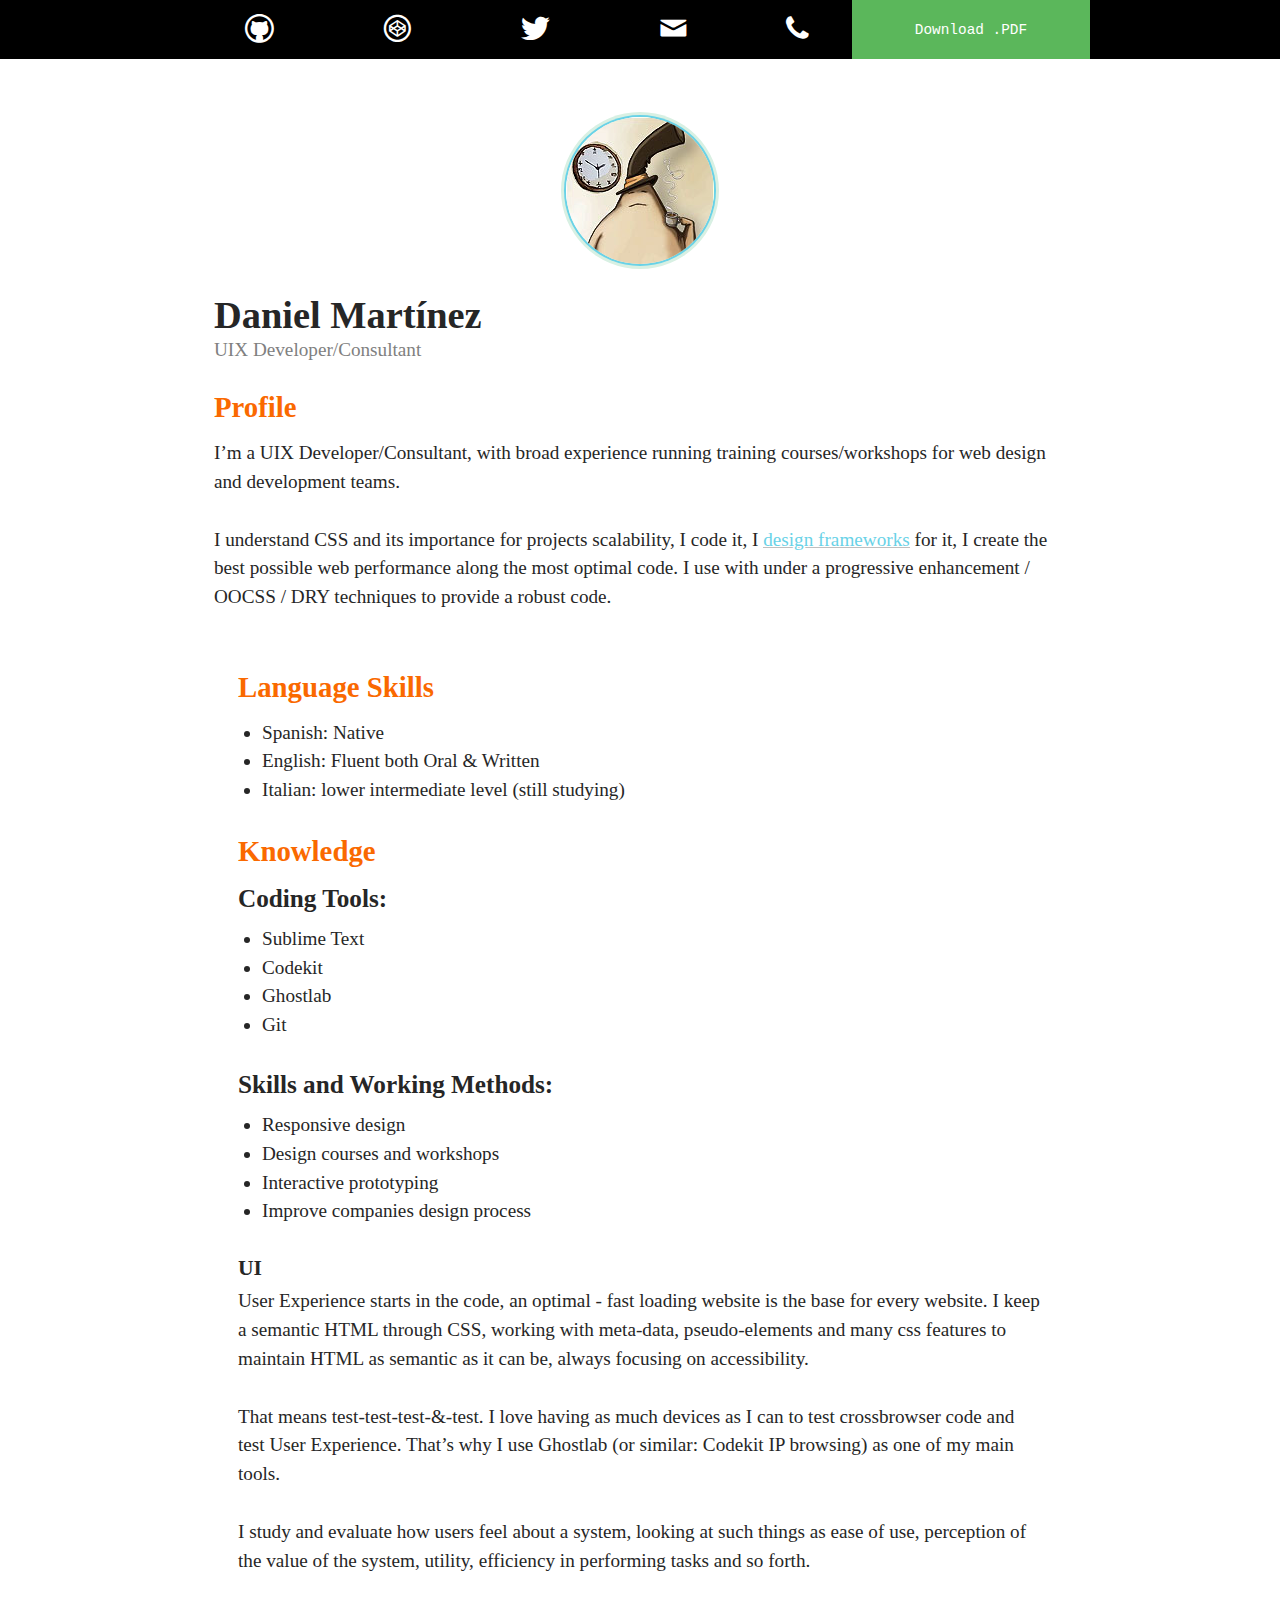
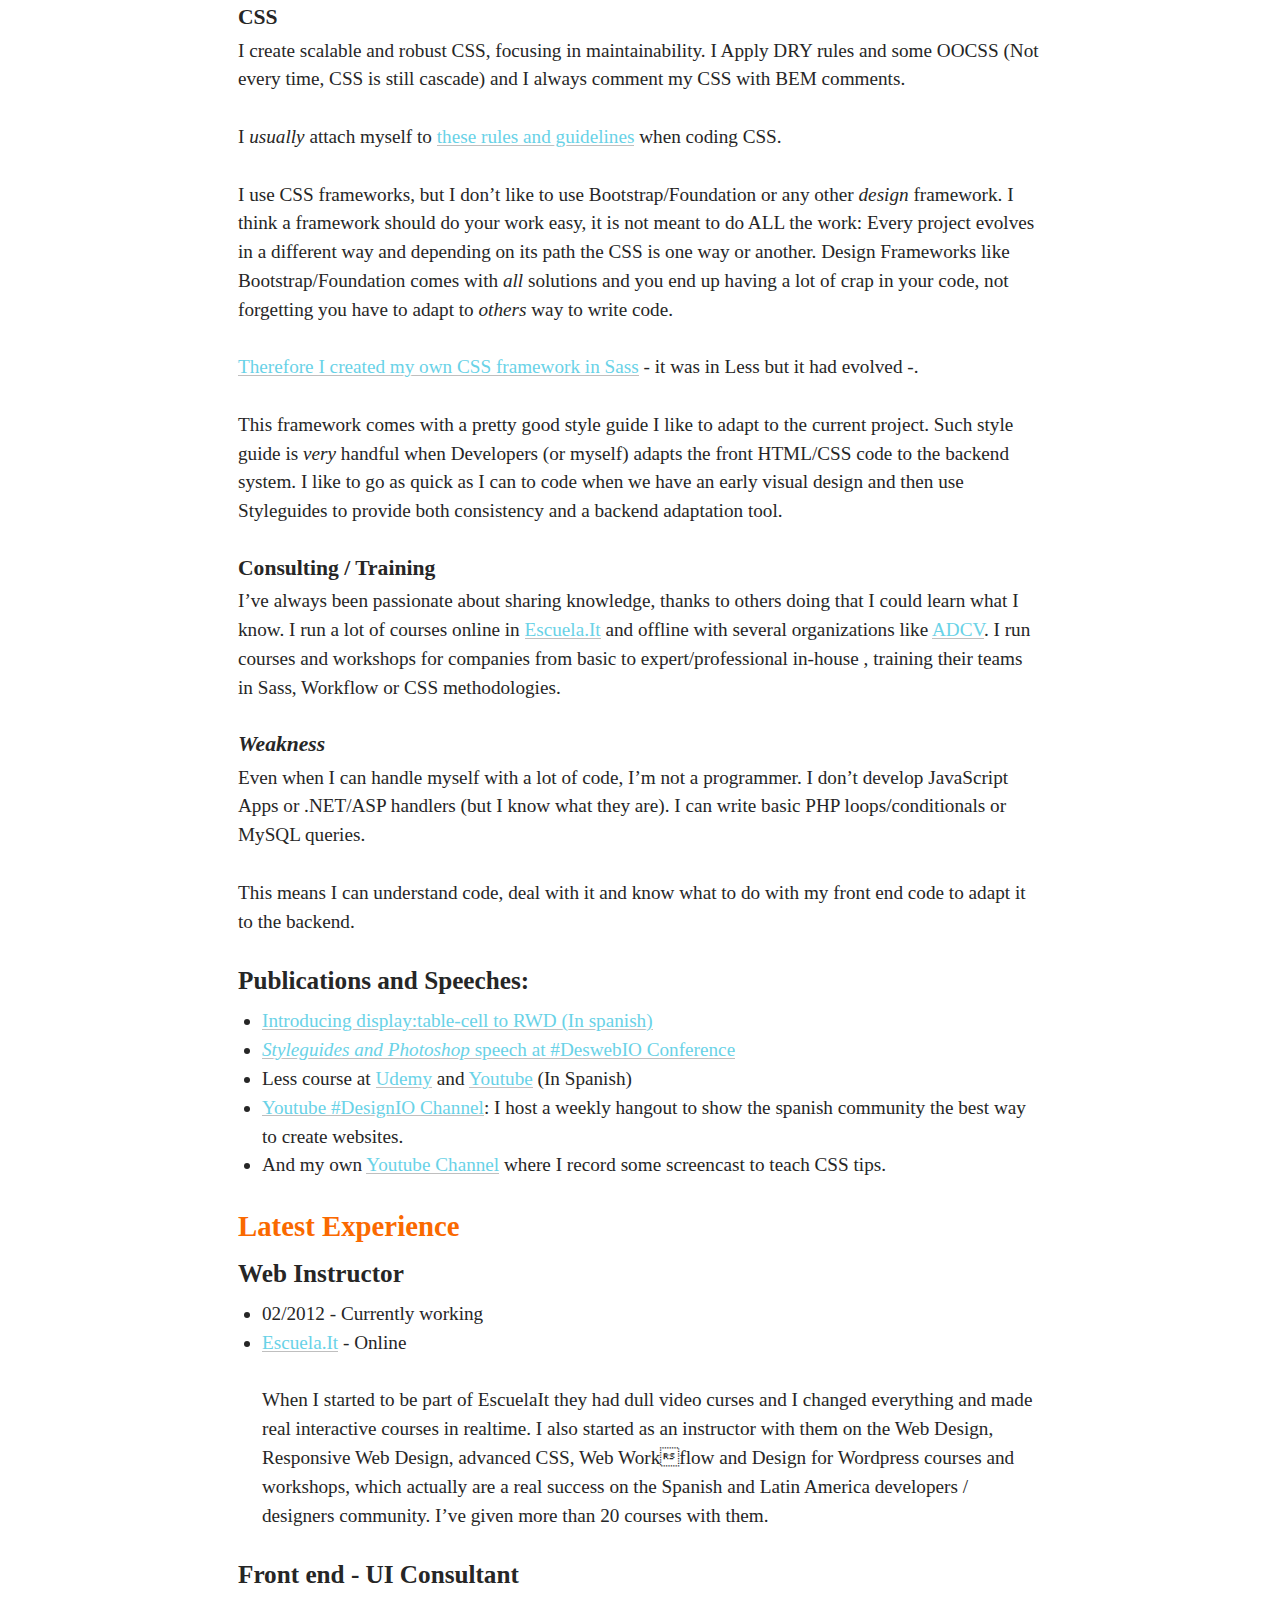
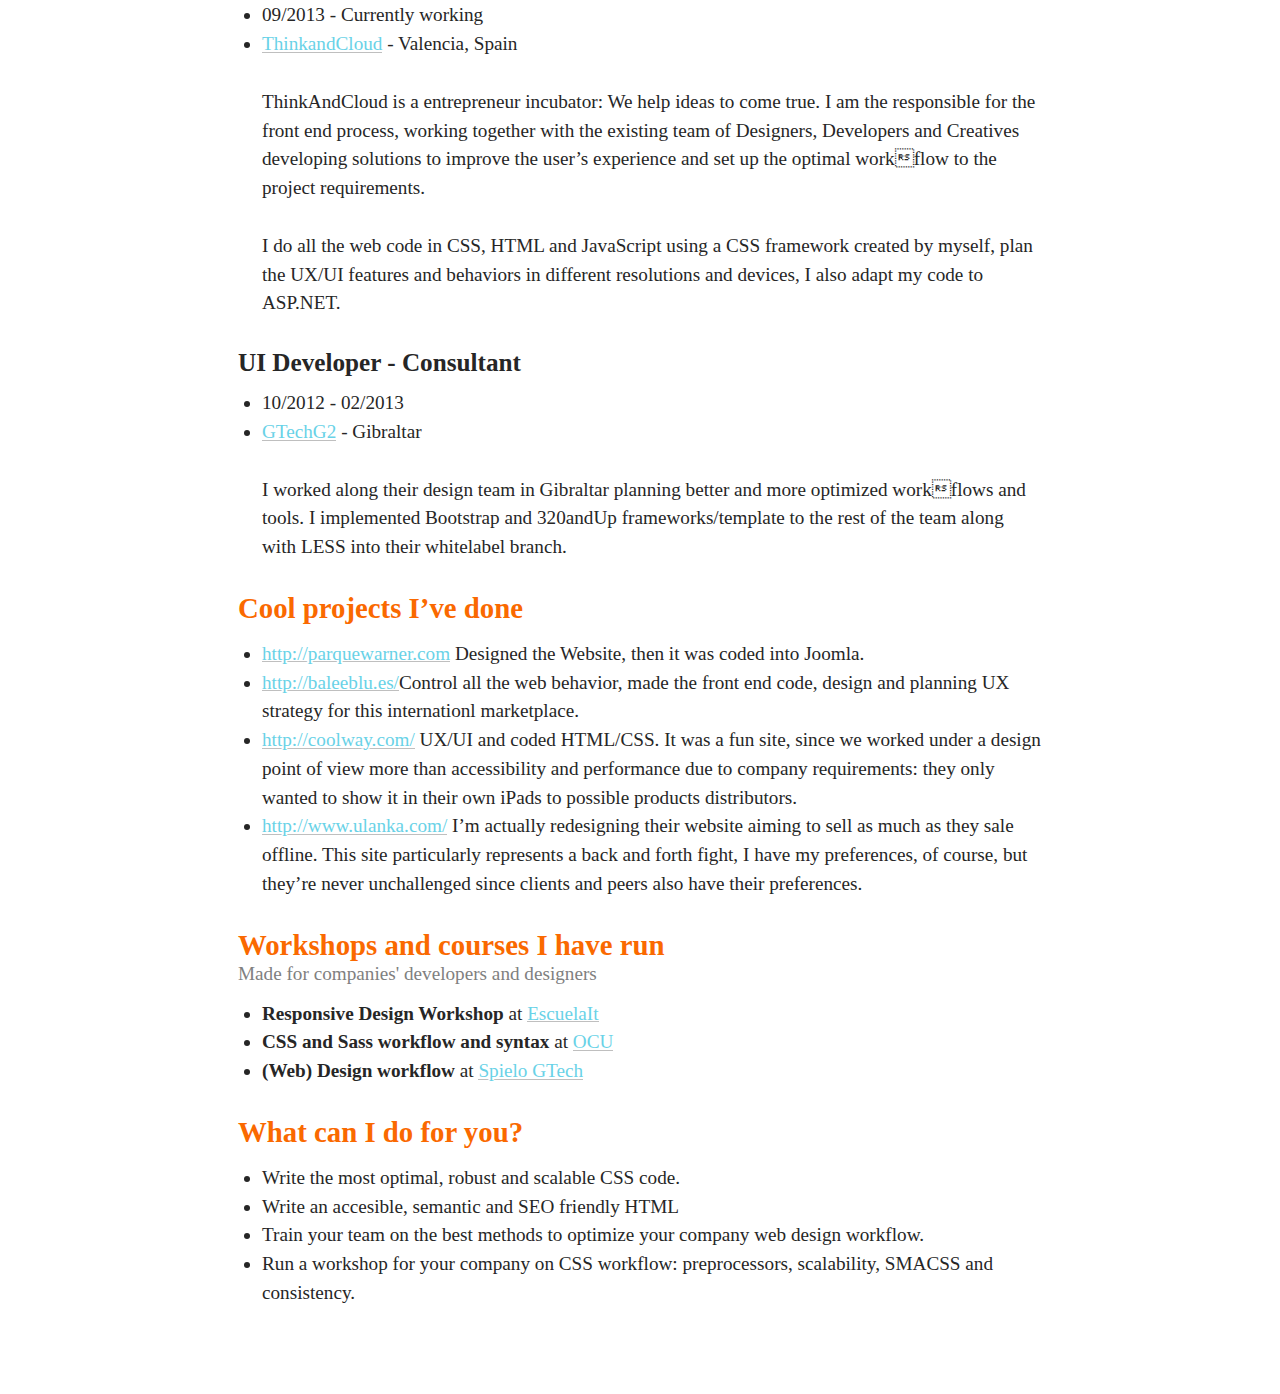
==== index.html @ b4af7fa2 "no message" ====
<!doctype html>
<!-- HTML5 Boilerplate -->
<!--[if lt IE 7]><html class="no-js lt-ie9 lt-ie8 lt-ie7" lang="en"> <![endif]-->
<!--[if (IE 7)&!(IEMobile)]><html class="no-js lt-ie9 lt-ie8" lang="en"><![endif]-->
<!--[if (IE 8)&!(IEMobile)]><html class="no-js lt-ie9" lang="en"><![endif]-->
<!--[if gt IE 8]><!--> <html class="no-js" lang="en"><!--<![endif]-->

<head>
<meta charset="utf-8">

<META NAME="description" CONTENT="CSS Consultant, UI/UX Designer and Frontend Developer">
<META NAME="keywords" CONTENT="ui designer, ux consultant, css consultant, frontend, css, web performance, web optimization">
<META NAME="robot" CONTENT="index,follow">
<META NAME="author" CONTENT="Daniel Martínez, @Wakkos">
<META NAME="revisit-after" CONTENT="10">
<!-- MetaTags - Online Meta Tag http://www.onlinemetatag.com -->
<!-- Create your meta tag and increase your website position on search engines! -->

<title>Daniel Martínez: UX/UI Consultant</title>
<link type="text/plain" rel="author" href="humans.txt" />

<!-- http://bit.ly/18VB51x -->
<meta name="HandheldFriendly" content="True">
<meta name="MobileOptimized" content="320">

<!-- CSS Para todos los navegadores -->
<link rel="stylesheet" href="css/style.css">


<!-- Iconos -->

<!-- 16x16 -->
<link rel="shortcut icon" href="/favicon.ico">
<!-- 32x32 -->
<link rel="shortcut icon" href="/favicon.png">
<!-- 57x57 (precomposed) for iPhone 3GS, pre-2011 iPod Touch and older Android devices -->
<link rel="apple-touch-icon-precomposed" href="img/apple-touch-icon-precomposed.png">
<!-- 72x72 (precomposed) for 1st generation iPad, iPad 2 and iPad mini -->
<link rel="apple-touch-icon-precomposed" sizes="72x72" href="img/apple-touch-icon-72x72-precomposed.png">
<!-- 114x114 (precomposed) for iPhone 4, 4S, 5 and post-2011 iPod Touch -->
<link rel="apple-touch-icon-precomposed" sizes="114x114" href="img/apple-touch-icon-114x114-precomposed.png">
<!-- 144x144 (precomposed) for iPad 3rd and 4th generation -->
<link rel="apple-touch-icon-precomposed" sizes="144x144" href="img/apple-touch-icon-144x144-precomposed.png">

<!--iOS -->
<meta name="viewport" content="width=device-width, initial-scale=1.0">

<!-- Windows 8 / RT http://bit.ly/HHkt7m -->
<meta name="msapplication-TileImage" content="img/apple-touch-icon-144x144-precomposed.png">
<meta name="msapplication-TileColor" content="#000">
<meta http-equiv="cleartype" content="on">


</head>

<body>

<input type="checkbox" class="toggle-nav" id="toggle-nav">
<aside class="nav-main" role="navigation">
<label for="toggle-nav" class="switch"></label>
	<ul class="nav__list">
		<li class="nav__item">
			<a href="https://github.com/Wakkos" target="_Blank" alt="Wakkos on Github" title="Wakkos on Github">
				<span class="icon-github" aria-hidden="true"></span> 
				<span class="icontext">/Wakkos</span>
			</a>
		</li>
		
		<li class="nav__item">
			<a href="http://codepen.io/Wakkos" alt="Wakkos on Codepen" title="Wakkos on Codepen">
				<span class="icon-codepen" aria-hidden="true"></span> 
				<span class="icontext">/Wakkos</span>
			</a>
		</li>

		<li class="nav__item">
			<a href="https://twitter.com/Wakkos" alt="Wakkos on Twitter" title="Wakkos on Twitter">
				<span class="icon-twitter" aria-hidden="true"></span> 
				<span class="icontext">@Wakkos</span>
			</a>
		</li>

		<li class="nav__item">
			<a href="tel:+34677251613" alt="Email Wakkos" title="Email Wakkos">
				<span class="icon-email" aria-hidden="true"></span> 
				<span class="icontext">Wakkos@gmail.com</span>
			</a>
		</li>

		<li class="nav__item">
			<a href="tel:+34677251613" alt="Phone Wakkos NOW" title="Phone Wakkos NOW">
				<span class="icon-phone" aria-hidden="true"></span> 
				<span class="icontext">+34 677251613</span>
			</a>
		</li>
		<li class="nav__item download">
			<a href="Daniel-Martinez__CV.pdf" target="_blank" alt="Download Wakkos curriculum vitae" title="Download Wakkos curriculum vitae">
				Download .PDF
			</a>
		</li>
	</ul>
</aside>

<main>
<header role="banner">
	<a href="https://plus.google.com/105124035852901319352?rel=author"><img src="img/me-huge.jpg" class="wakkos" alt="A Wakkos beautiful picture"></a>
	<h1>Daniel Martínez <small>UIX Developer/Consultant</small></h1>
</header>

<section>
	<h2>Profile</h2>

	<p>I’m a UIX Developer/Consultant, with broad experience running training courses/workshops for web design and development teams.</p>

	<p>I understand CSS and its importance for projects scalability, I code it, I <a href="https://github.com/Wakkos/Wakkos-CSS-Framework">design frameworks</a> for it, I create the best possible web performance along the most optimal code. I use with under a progressive enhancement / OOCSS / DRY techniques to provide a robust code.</p>
</section>

	<main>
	<section>
		<h2>Language Skills</h2>

		<ul>
		<li>Spanish: Native</li>
		<li>English: Fluent both Oral &amp; Written</li>
		<li>Italian: lower intermediate level (still studying)</li>
		</ul>

		<h2>Knowledge</h2>

		<h3>Coding Tools:</h3>

		<ul>
		<li>Sublime Text</li>
		<li>Codekit</li>
		<li>Ghostlab</li>
		<li>Git</li>
		</ul>

		<h3>Skills and Working Methods:</h3>

		<ul>
		<li>Responsive design</li>
		<li>Design courses and workshops</li>
		<li>Interactive prototyping</li>
		<li>Improve companies design process</li>
		</ul>

		<h4>UI</h4>

		<p>User Experience starts in the code, an optimal - fast loading website is the base for every website. I keep a semantic HTML through CSS, working with meta-data, pseudo-elements and many css features to maintain HTML as semantic as it can be, always focusing on accessibility.</p>

		<p>That means test-test-test-&amp;-test. I love having as much devices as I can to test crossbrowser code and test User Experience. That’s why I use Ghostlab (or similar: Codekit IP browsing) as one of my main tools.</p>

		<p>I study and evaluate how users feel about a system, looking at such things as ease of use, perception of the value of the system, utility, efficiency in performing tasks and so forth.</p>

		<h4>CSS</h4>

		<p>I create scalable and robust CSS, focusing in maintainability. I Apply DRY rules and some OOCSS (Not every time, CSS is still cascade) and I always comment my CSS with BEM comments. </p>

		<p>I <em>usually</em> attach myself to <a href="https://github.com/Wakkos/CSS-Guidelines">these rules and guidelines</a> when coding CSS.</p>

		<p>I use CSS frameworks, but I don’t like to use Bootstrap/Foundation or any other <em>design</em> framework. I think a framework should do your work easy, it is not meant to do ALL the work: Every project evolves in a different way and depending on its path the CSS is one way or another. Design Frameworks like Bootstrap/Foundation comes with <em>all</em> solutions and you end up having a lot of crap in your code, not forgetting you have to adapt to <em>others</em> way to write code.</p>

		<p><a href="https://github.com/Wakkos/Wakkos-CSS-Framework">Therefore I created my own CSS framework in Sass</a> - it was in Less but it had evolved -.</p>

		<p>This framework comes with a pretty good style guide I like to adapt to the current project. Such style guide is <em>very</em> handful when Developers (or myself) adapts the front HTML/CSS code to the backend system. I like to go as quick as I can to code when we have an early visual design and then use Styleguides to provide both consistency and a backend adaptation tool.</p>

		<h4>Consulting / Training</h4>

		<p>I’ve always been passionate about sharing knowledge, thanks to others doing that I could learn what I know. I run a lot of courses online in <a href="http://escuela.it">Escuela.It</a> and offline with several organizations like <a href="http://adcv.com/">ADCV</a>. I run courses and workshops for companies from basic to expert/professional in-house , training their teams in Sass, Workflow or CSS methodologies. </p>

		<h4><em>Weakness</em></h4>

		<p>Even when I can handle myself with a lot of code, I’m not a programmer. I don’t develop JavaScript Apps or .NET/ASP handlers (but I know what they are). I can write basic PHP loops/conditionals or MySQL queries.</p>

		<p>This means I can understand code, deal with it and know what to do with my front end code to adapt it to the backend.</p>
	</section>
	<section>
	<h3>Publications and Speeches:</h3>

		<ul>
		<li><a href="http://coolvillage.es/displaytable-cell-y-su-oportunidad-en-el-responsive-design/">Introducing display:table-cell to RWD (In spanish)</a></li>
		<li><a href="https://www.youtube.com/watch?v=BFugny_mC4c&amp;list=PLwzKFCxxOMjP_v6xa3KQMHY0RXsVNTQWK"><em>Styleguides and Photoshop</em> speech at #DeswebIO Conference</a></li>
		<li>Less course at <a href="https://www.udemy.com/less-de-cero-a-experto/#/">Udemy</a> and <a href="https://www.youtube.com/playlist?list=PLwzKFCxxOMjPUOJitRL31rD1Zsd030sYX">Youtube</a> (In Spanish)</li>
		<li><a href="https://www.youtube.com/playlist?list=PLIcuwIrm4rKf_JLA0v2GlAeRL4q0QN2BJ">Youtube #DesignIO Channel</a>: I host a weekly hangout to show the spanish community the best way to create websites.</li>
		<li>And my own <a href="https://www.youtube.com/user/WakkosWebcasts/">Youtube Channel</a> where I record some screencast to teach CSS tips.</li>
		</ul>

	</section>

	<section>
		<h2>Latest Experience</h2>

		<h3>Web Instructor</h3>

		<ul>
		<li>02/2012 - Currently working</li>
		<li><p><a href="http://escuela.it/">Escuela.It</a> - Online</p>
		When I started to be part of EscuelaIt they had dull video curses and I changed everything and made real interactive courses in realtime. I also started as an instructor with them on the Web Design, Responsive Web Design, advanced CSS, Web Workflow and Design for Wordpress courses and workshops, which actually are a real success on the Spanish and Latin America developers / designers community. I’ve given more than 20 courses with them.</li>
		</ul>

		<h3>Front end - UI Consultant</h3>

		<ul>
		<li>09/2013 - Currently working</li>
		<li><p><a href="http://www.thinkandcloud.com/">ThinkandCloud</a> - Valencia, Spain</p>

		<p>ThinkAndCloud is a entrepreneur incubator: We help ideas to come true. I am the responsible for the front end process, working together with the existing team of Designers, Developers and Creatives developing solutions to improve the user’s experience and set up the optimal workflow to the project requirements. </p>
		I do all the web code in CSS, HTML and JavaScript using a CSS framework created by myself, plan the UX/UI features and behaviors in different resolutions and devices, I also adapt my code to ASP.NET.</li>
		</ul>

		<h3>UI Developer - Consultant</h3>

		<ul>
		<li>10/2012 - 02/2013</li>
		<li><p><a href="http://www.gtech-interactive.com/home.aspx">GTechG2</a> - Gibraltar</p>
		 I worked along their design team in Gibraltar planning better and more optimized workflows and tools. I implemented Bootstrap and 320andUp frameworks/template to the rest of the team along with LESS into their whitelabel branch.</li>
		</ul>
	</section>
	<section>
		<h2>Cool projects I’ve done</h2>

		<ul>
		<li><a href="http://parquewarner.com">http://parquewarner.com</a> Designed the Website, then it was coded into Joomla.</li>
		<li><a href="http://baleeblu.es/">http://baleeblu.es/</a>Control all the web behavior, made the front end code, design and planning UX strategy for this internationl marketplace.</li>
		<li><a href="http://coolway.com/">http://coolway.com/</a> UX/UI and coded HTML/CSS. It was a fun site, since we worked under a design point of view more than accessibility and performance due to company requirements: they only wanted to show it in their own iPads to possible products distributors.</li>
		<li><a href="http://www.ulanka.com/">http://www.ulanka.com/</a> I’m actually redesigning their website aiming to sell as much as they sale offline. This site particularly represents a back and forth fight, I have my preferences, of course, but they’re never unchallenged since clients and peers also have their preferences.</li>
		</ul>

	</section>
	<section>
		<h2>Workshops and courses I have run <small>Made for companies' developers and designers</small></h2>
		<ul>
			<li><strong>Responsive Design Workshop</strong> at <a href="http://escuela.it/cursos/taller-maquetacion-responsive/" target="_blank">EscuelaIt</a></li>
			<li><strong>CSS and Sass workflow and syntax</strong> at <a href="http://www.ocu.org/">OCU</a></li>
			<li><strong>(Web) Design workflow</strong> at <a href="http://www.gtech-interactive.com/home.aspx">Spielo GTech</a></li>
		</ul>
	</section>
	<section>
	<h2>What can I do for you?</h2>

	<ul>
	<li>Write the most optimal, robust and scalable CSS code.</li>
	<li>Write an accesible, semantic and SEO friendly HTML</li>
	<li>Train your team on the best methods to optimize your company web design workflow.</li>
	<li>Run a workshop for your company on CSS workflow: preprocessors, scalability, SMACSS and consistency.</li>
	</ul>
	</section>
</main>
<script>
  (function(i,s,o,g,r,a,m){i['GoogleAnalyticsObject']=r;i[r]=i[r]||function(){
  (i[r].q=i[r].q||[]).push(arguments)},i[r].l=1*new Date();a=s.createElement(o),
  m=s.getElementsByTagName(o)[0];a.async=1;a.src=g;m.parentNode.insertBefore(a,m)
  })(window,document,'script','//www.google-analytics.com/analytics.js','ga');

  ga('create', 'UA-51439946-1', 'wakkos.github.io');
  ga('send', 'pageview');

</script>
</body>
</html>
---- css/style.css ----
@charset "UTF-8";a{background-image:-webkit-gradient(linear, left top, left bottom, from(transparent), to(#bfbfbf));background-image:-webkit-linear-gradient(top, transparent 50%, #bfbfbf 50%);background-image:linear-gradient(to bottom, transparent 50%, #bfbfbf 50%);background-repeat:repeat-x;-webkit-background-size:2px 2px;background-size:2px 2px;background-position:0 93%;text-shadow:1px 0 white,2px 0 white,-1px 0 white,-2px 0 white}.visuallyhidden.focusable:active,.visuallyhidden.focusable:focus{position:static;clip:auto;height:auto;width:auto;margin:0;overflow:visible}html,body,body,div,span,object,iframe,h1,h2,h3,h4,h5,h6,p,blockquote,pre,abbr,address,cite,code,del,dfn,em,img,ins,kbd,q,samp,small,strong,sub,sup,var,b,i,dl,dt,dd,ol,ul,li,fieldset,form,label,legend,table,caption,tbody,tfoot,thead,tr,th,td,article,aside,figure,footer,header,hgroup,menu,nav,section,time,mark,audio,video{margin:0;padding:0;border:0;outline:0;font-size:100%;vertical-align:baseline;background:transparent}article,aside,figure,footer,header,hgroup,nav,section{display:block}*,*:before,*:after{-webkit-box-sizing:border-box;-moz-box-sizing:border-box;-ms-box-sizing:border-box;-o-box-sizing:border-box;box-sizing:border-box}@font-face{font-family:'wakkos';src:url("../fonts/wakkos.eot?4ani1o");src:url("../fonts/wakkos.eot?#iefix4ani1o") format("embedded-opentype"),url("../fonts/wakkos.woff?4ani1o") format("woff"),url("../fonts/wakkos.ttf?4ani1o") format("truetype"),url("../fonts/wakkos.svg?4ani1o#wakkos") format("svg");font-weight:normal;font-style:normal}[class^="icon-"],[class*=" icon-"]{font-family:"Courier New",monospace;speak:none;font-style:normal;font-weight:normal;font-variant:normal;text-transform:none;-webkit-font-smoothing:antialiased;-moz-osx-font-smoothing:grayscale}@media (min-width: 48em){[class^="icon-"],[class*=" icon-"]{font-family:'wakkos';font-size:2em;line-height:2}}
.icon-phone:before{content:"Tel.: "}@media (min-width: 48em){.icon-phone:before{content:"\e601"}}
.icon-email:before{content:"Email: "}@media (min-width: 48em){.icon-email:before{content:"\e602"}}
.icon-codepen:before{content:"Codepen: "}@media (min-width: 48em){.icon-codepen:before{content:"\e600"}}
.icon-twitter:before{content:"Twitter:"}@media (min-width: 48em){.icon-twitter:before{content:"\e604"}}
.icon-github:before{content:"Github"}@media (min-width: 48em){.icon-github:before{content:"\e609"}}
a{text-decoration:none;color:#69d2e7}a:visited{color:#69d2e7}a:hover{text-decoration:none;color:#3dc5e0}a:focus{outline:thin dotted;color:#3dc5e0}a:hover,a:active{outline:0}img{max-width:100%;border-width:0;vertical-align:middle;-ms-interpolation-mode:bicubic}h1,h2,h3,h4,h5,h6{margin:0;font-family:times,"Times New Roman","times-roman",georgia,serif;font-weight:bold;color:inherit;text-rendering:optimizelegibility}h1.altheader,h2.altheader,h3.altheader,h4.altheader,h5.altheader,h6.altheader{color:gray;text-transform:uppercase}h1 small,h2 small,h3 small{font-weight:normal;display:block;color:gray;font-size:16px;font-size:1rem}h1,.h1{margin-bottom:0.75em;font-size:32px;font-size:2rem;line-height:1.2}h2,.h2{margin-bottom:0.5em;font-size:24px;font-size:1.5rem;line-height:1.2;color:#fa6900}h3,.h3{margin-bottom:0.375em;font-size:21px;font-size:1.3125rem;line-height:1.3}h4,.h4{margin-bottom:0.25em;font-size:18px;font-size:1.125rem;line-height:1.25}h5,.h5{font-size:16px;font-size:1rem;margin-bottom:0.25em}h6,.h6{margin-bottom:0.25em;font-size:14px;font-size:0.875rem}p,ol,ul,dl,address{margin-bottom:1.5em;line-height:1.5em}.intro{font-weight:bold}small{font-size:12px;font-size:0.75rem;color:gray}ul,ol{margin:0 0 1.5em 0;padding:0 0 0 24px}li ul,li ol{margin:0}blockquote{margin:0 0 1.5em 0;padding-left:24px;border-left:2px solid #fffcfa;font-family:Georgia,Times,"Times New Roman";font-style:normal}blockquote p{font-size:18px;font-size:1.125rem;color:gray;font-style:italic}q{quotes:none;font-style:italic}blockquote p::before,blockquote p::after,q:before,q:after{content:""}cite{font-style:normal}dl,dd{margin-bottom:1.5em}dt{font-weight:bold}.dl-horizontal dt{float:left;clear:left;width:20.25%;text-align:right}.dl-horizontal dd{margin-left:22.78%}abbr[title]{border-bottom:1px dotted #fffcfa;cursor:help}b,strong{font-weight:bold}dfn{font-style:italic}ins{background-color:#fff;color:#262626;text-decoration:none}mark{background-color:yellow;color:#262626}pre,code,kbd,samp{font-family:"Courier New",monospace;font-size:14px;font-size:0.875rem;line-height:1.5em}pre{white-space:pre;white-space:pre-wrap;word-wrap:break-word}sub,sup{position:relative;font-size:12px;font-size:0.75rem;line-height:0;vertical-align:1.5em}sup{top:-.5em}sub{bottom:-.25em}.toggle-nav{display:none}.switch:after{content:"☰";font-size:16px;width:1em;line-height:1;text-align:center;color:#fff;position:absolute;top:50%;left:50%;margin-top:-8px;margin-left:-8px}@media (min-width: 48em){.switch:after{content:normal;content:none}}@media (min-width: 48em){.switch{display:none}}
.nav-main{position:absolute;top:0.375em;right:6px;z-index:100;width:44px;height:52.8px;color:#fff;background-color:#000;overflow:hidden;border-radius:0;cursor:pointer}@media (min-width: 48em){.nav-main{position:static;width:auto;height:auto;display:table;width:100%;vertical-align:top;min-width:275px;margin-bottom:1.5em;background-color:#000}}
.toggle-nav:checked+.nav-main{overflow:visible}.toggle-nav:checked+.switch:after{content:"✕"}@media (min-width: 48em){.toggle-nav:checked+.switch:after{content:normal;content:none}}
.nav__list{list-style:none;margin:0;padding:0;padding-top:52.8px;position:absolute;top:0;right:0;background-color:#000;width:290px;border-radius:2px;z-index:-1}@media (min-width: 48em){.nav__list{padding-top:0;position:static;margin-left:auto;margin-right:auto;max-width:900px;width:100%;display:table;text-align:right;z-index:100;border-radius:0}}
.nav__item{background-color:#000}@media (min-width: 48em){.nav__item{display:table-cell;text-align:center;margin-left:24px;vertical-align:middle}}.nav__item a,.nav__item a:visited{font-family:"Courier New",monospace;font-size:12px;font-size:0.75rem;color:#fff;display:block;padding-left:14px;line-height:44px;text-shadow:none;background:none}.nav__item a:hover,.nav__item a:visited:hover,.nav__item a:visited:hover,.nav__item a:visited:visited:hover{text-decoration:none}@media (min-width: 48em){.nav__item a,.nav__item a:visited{padding-left:0}}.nav__item.active,.nav__item:hover{border-right:10px solid #69d2e7;background-color:#262626}@media (min-width: 48em){.nav__item:hover{border-right:none;background-color:transparent}}@media (min-width: 48em){.nav__item .icontext{display:none}}
.download{background-color:#5bb75b}@media (min-width: 48em){.download{padding:0 24px;line-height:2;max-width:50px;text-align:center}}.download:hover{background-color:#449b44}@-webkit-viewport{width:device-width}@-moz-viewport{width:device-width}@-ms-viewport{width:device-width}@-o-viewport{width:device-width}@viewport{width:device-width}html{background:#fff;font-size:120%;-webkit-overflow-scrolling:touch;-webkit-tap-highlight-color:#fff;-webkit-text-size-adjust:100%;-ms-text-size-adjust:100%}body{margin:0;padding:0;background-color:transparent;font-family:Georgia,"Times New Roman",Times,serif;font-size:16px;font-size:1rem;line-height:1.5em;color:#262626}main{padding:1.5em 24px;margin-left:auto;margin-right:auto;max-width:900px;width:100%}.wakkos{display:block;border-radius:100%;margin:0 auto 1.5em;box-shadow:0 0 0 2px #69d2e7,0 0 0 5px #d8f0e3}.experience{-webkit-column-count:2;-moz-column-count:2;-ms-column-count:2;-o-column-count:2;column-count:2}
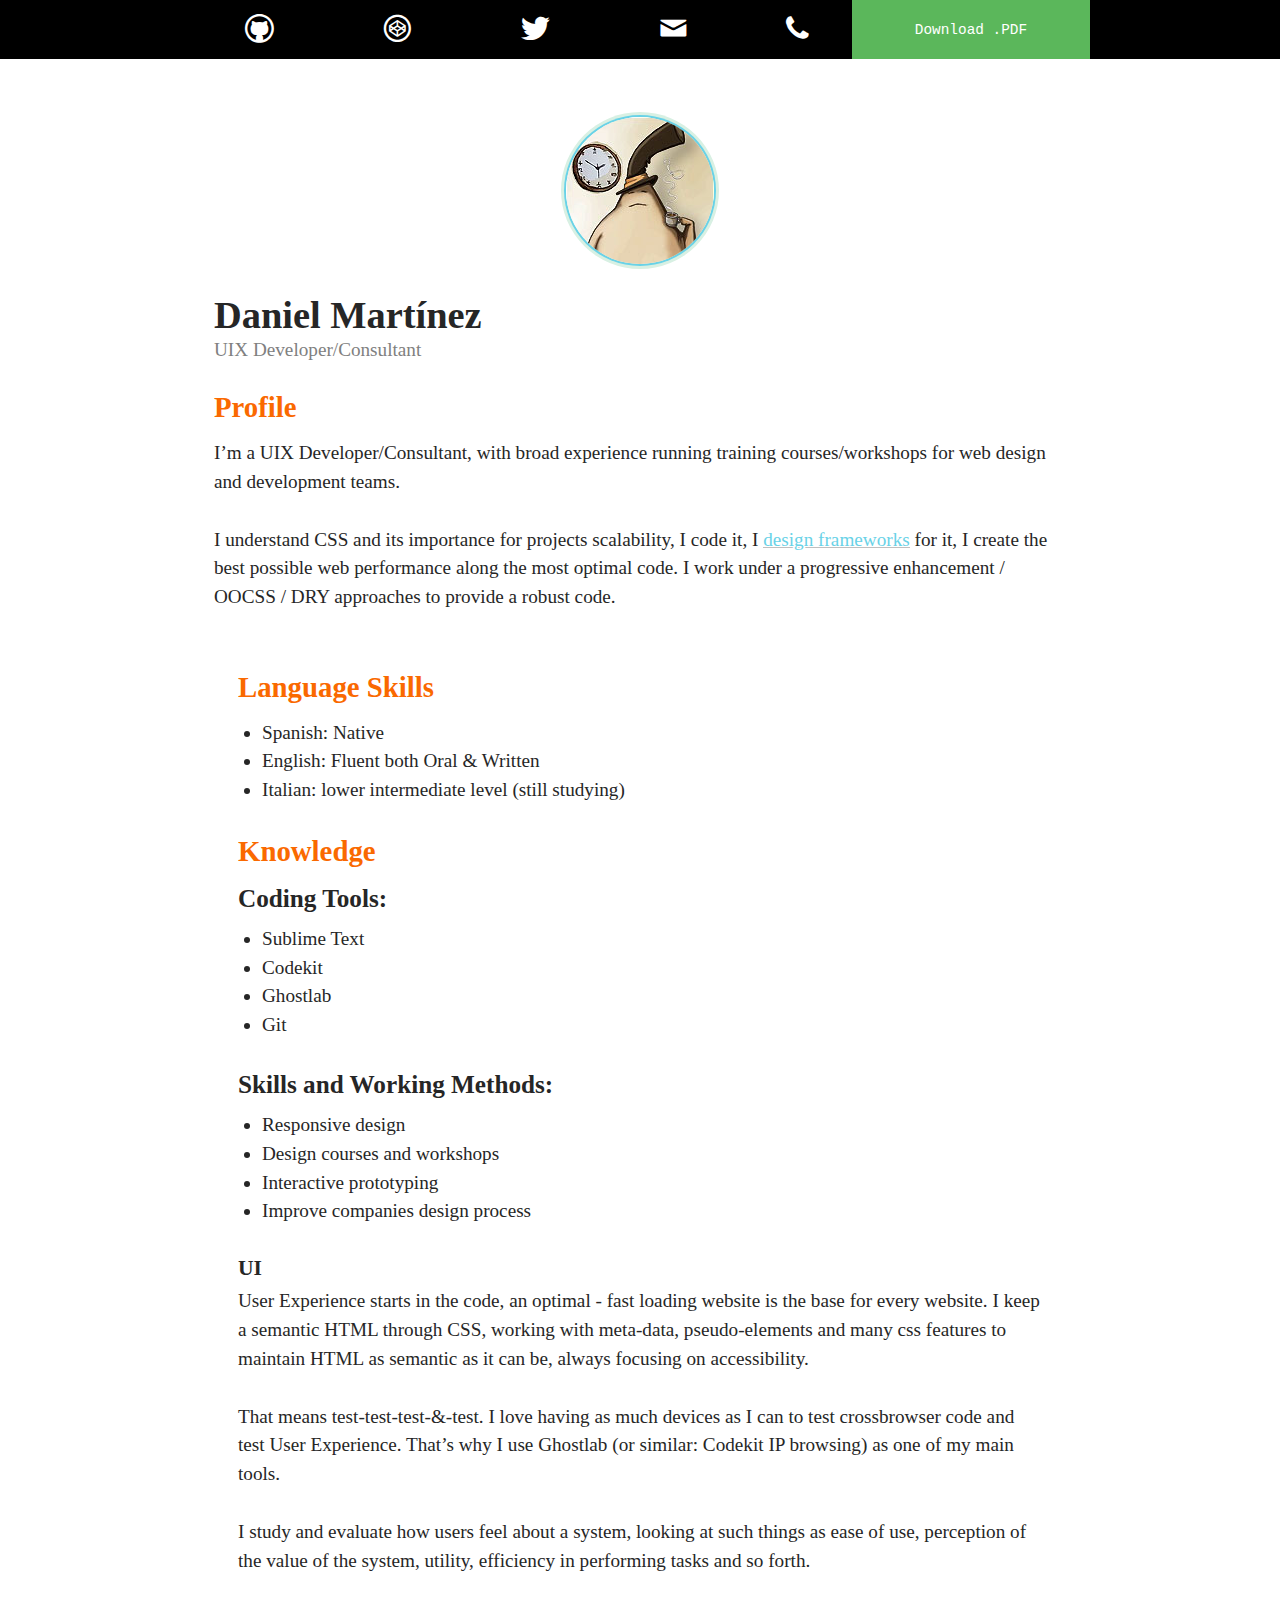
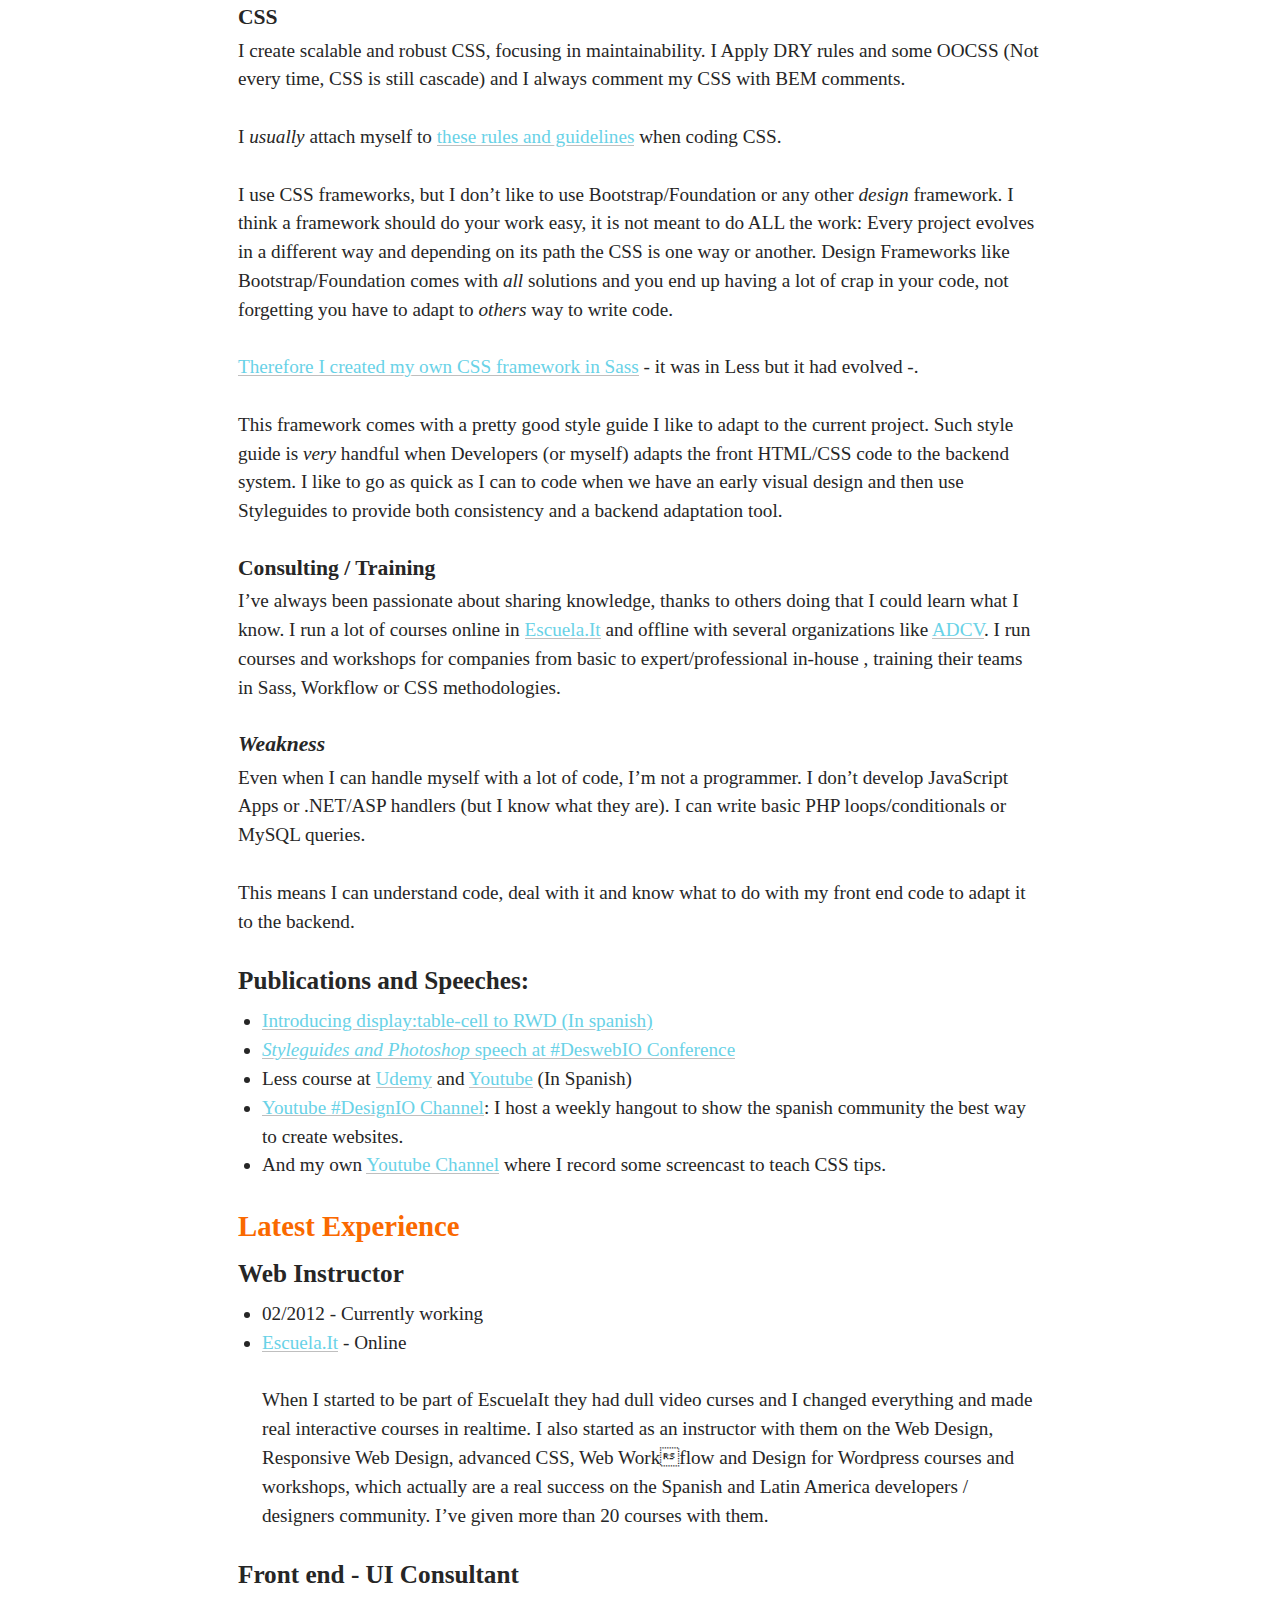
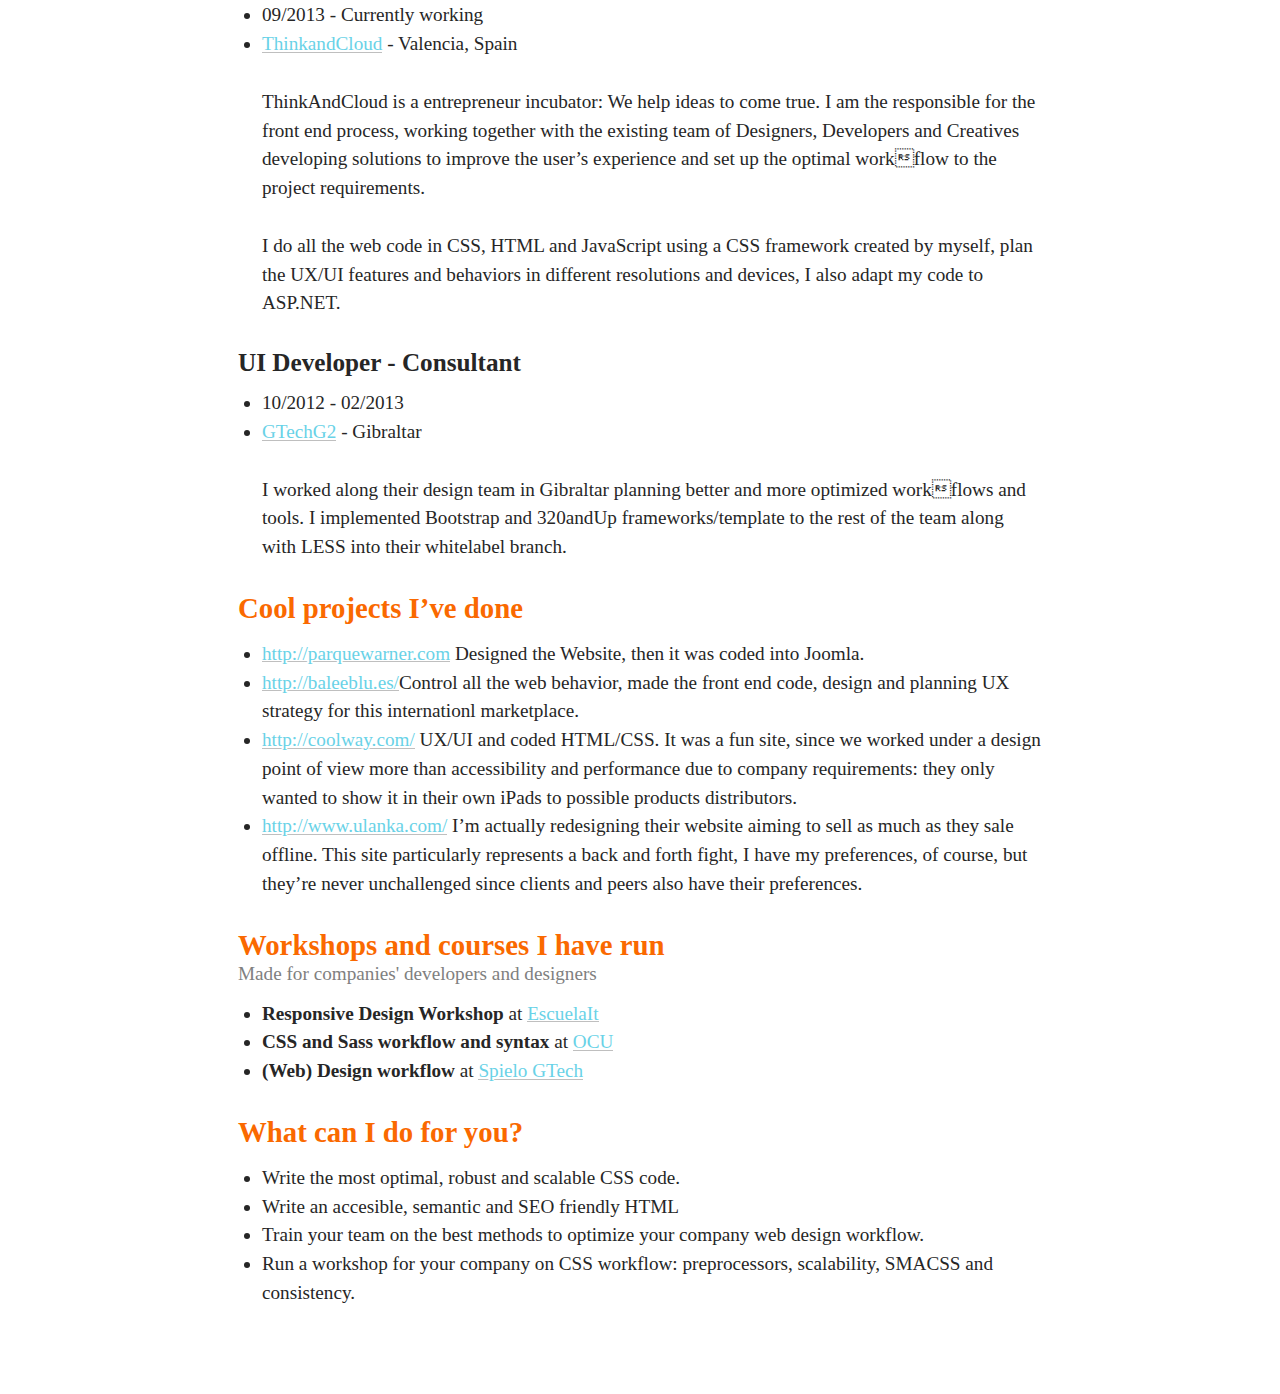
==== commit ed102523: "English fixes (I suck at English dude!)" ====
--- a/index.html
+++ b/index.html
@@ -50,7 +50,7 @@
 <meta name="msapplication-TileColor" content="#000">
 <meta http-equiv="cleartype" content="on">
 
-
+<link href='http://fonts.googleapis.com/css?family=Alegreya:400,700' rel='stylesheet' type='text/css'>
 </head>
 
 <body>
@@ -112,7 +112,7 @@
 
 	<p>I’m a UIX Developer/Consultant, with broad experience running training courses/workshops for web design and development teams.</p>
 
-	<p>I understand CSS and its importance for projects scalability, I code it, I <a href="https://github.com/Wakkos/Wakkos-CSS-Framework">design frameworks</a> for it, I create the best possible web performance along the most optimal code. I use with under a progressive enhancement / OOCSS / DRY techniques to provide a robust code.</p>
+	<p>I understand CSS and its importance for projects scalability, I code it, I <a href="https://github.com/Wakkos/Wakkos-CSS-Framework">design frameworks</a> for it, I create the best possible web performance along the most optimal code. I work under a progressive enhancement / OOCSS / DRY approaches to provide a robust code.</p>
 </section>
 
 	<main>
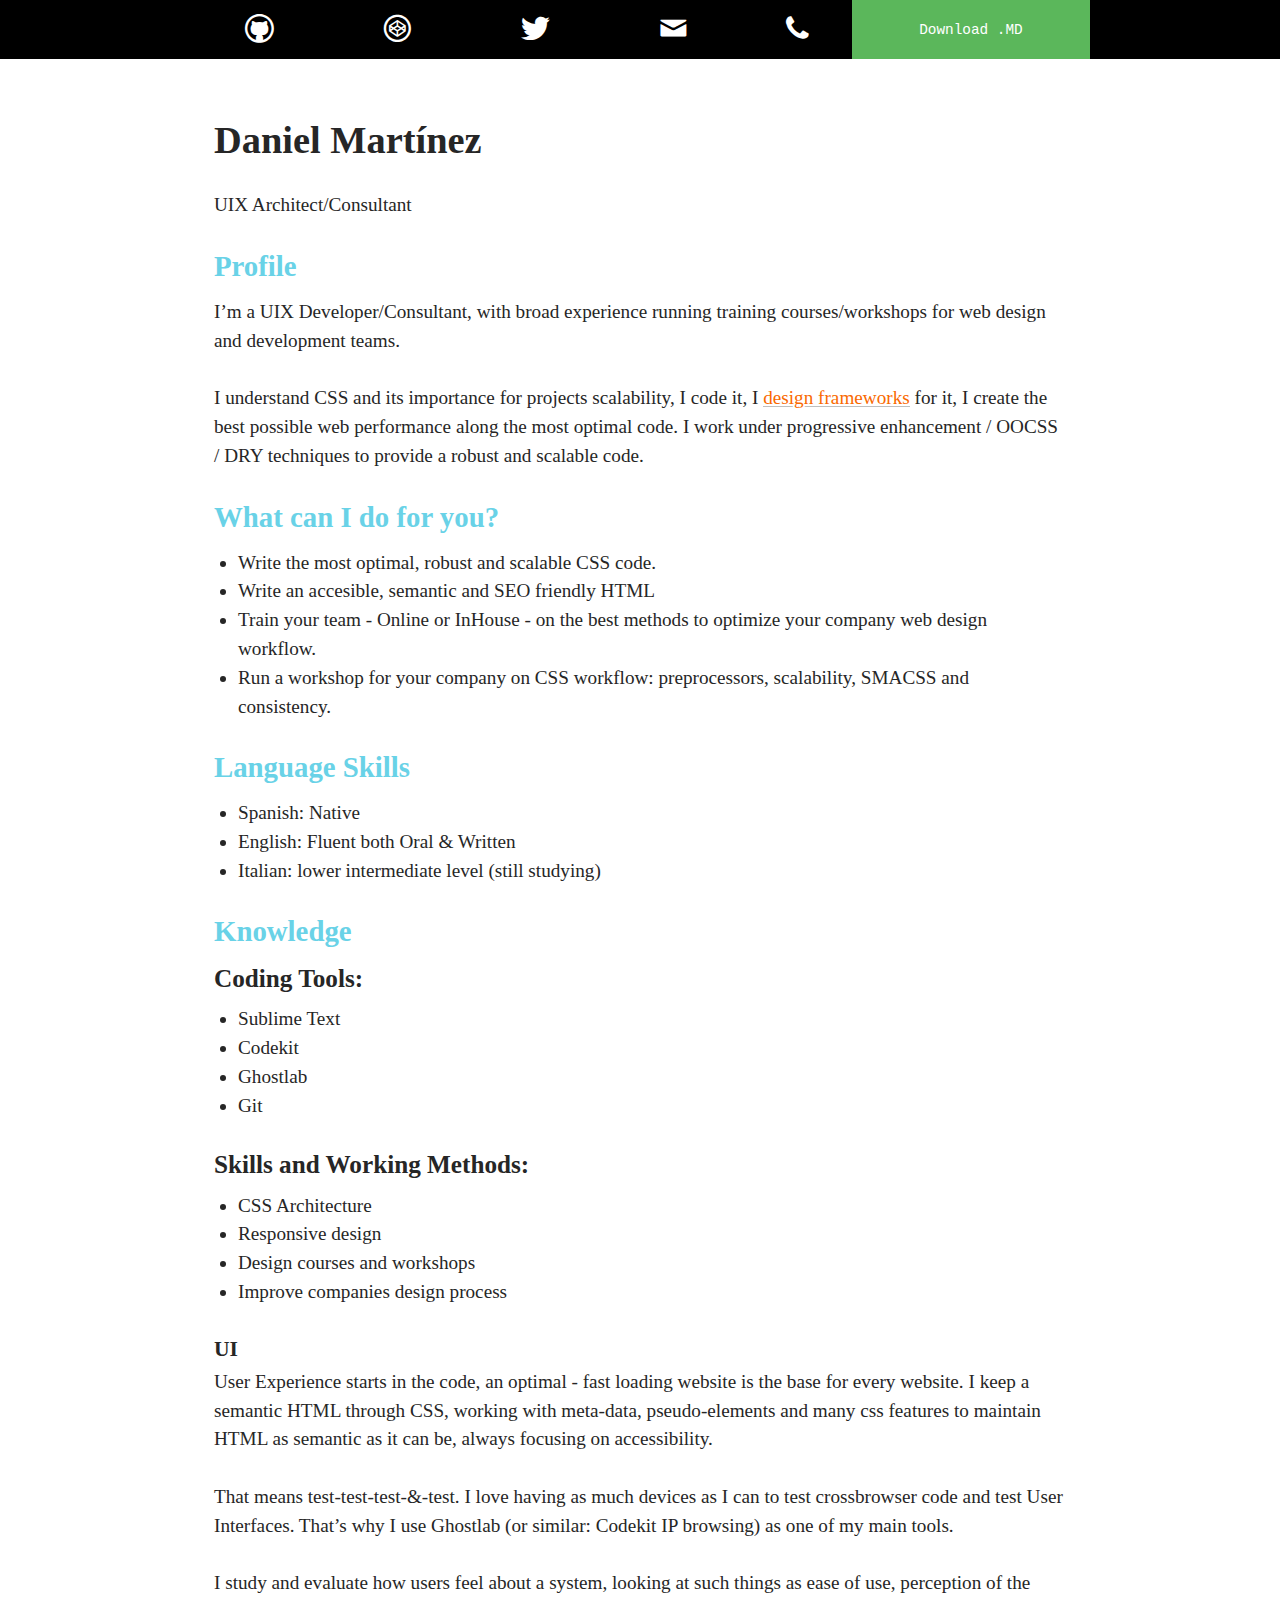
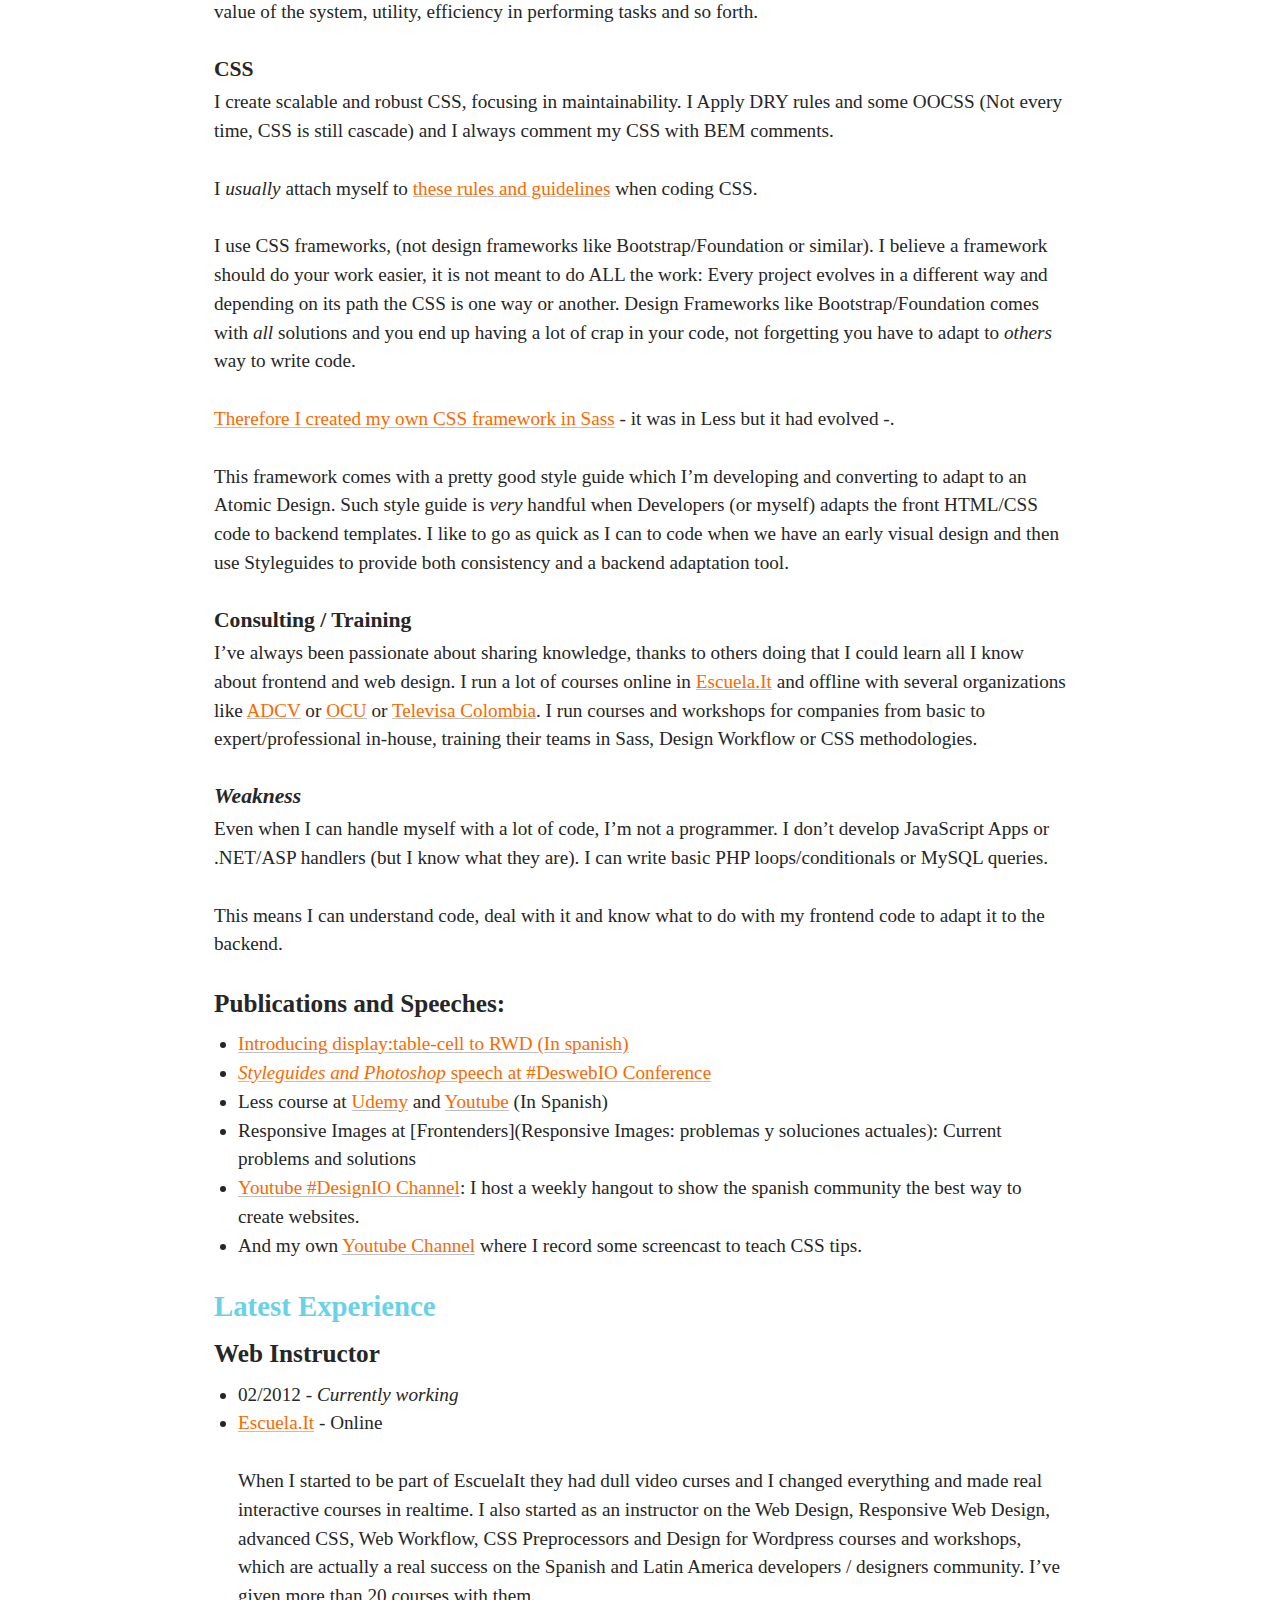
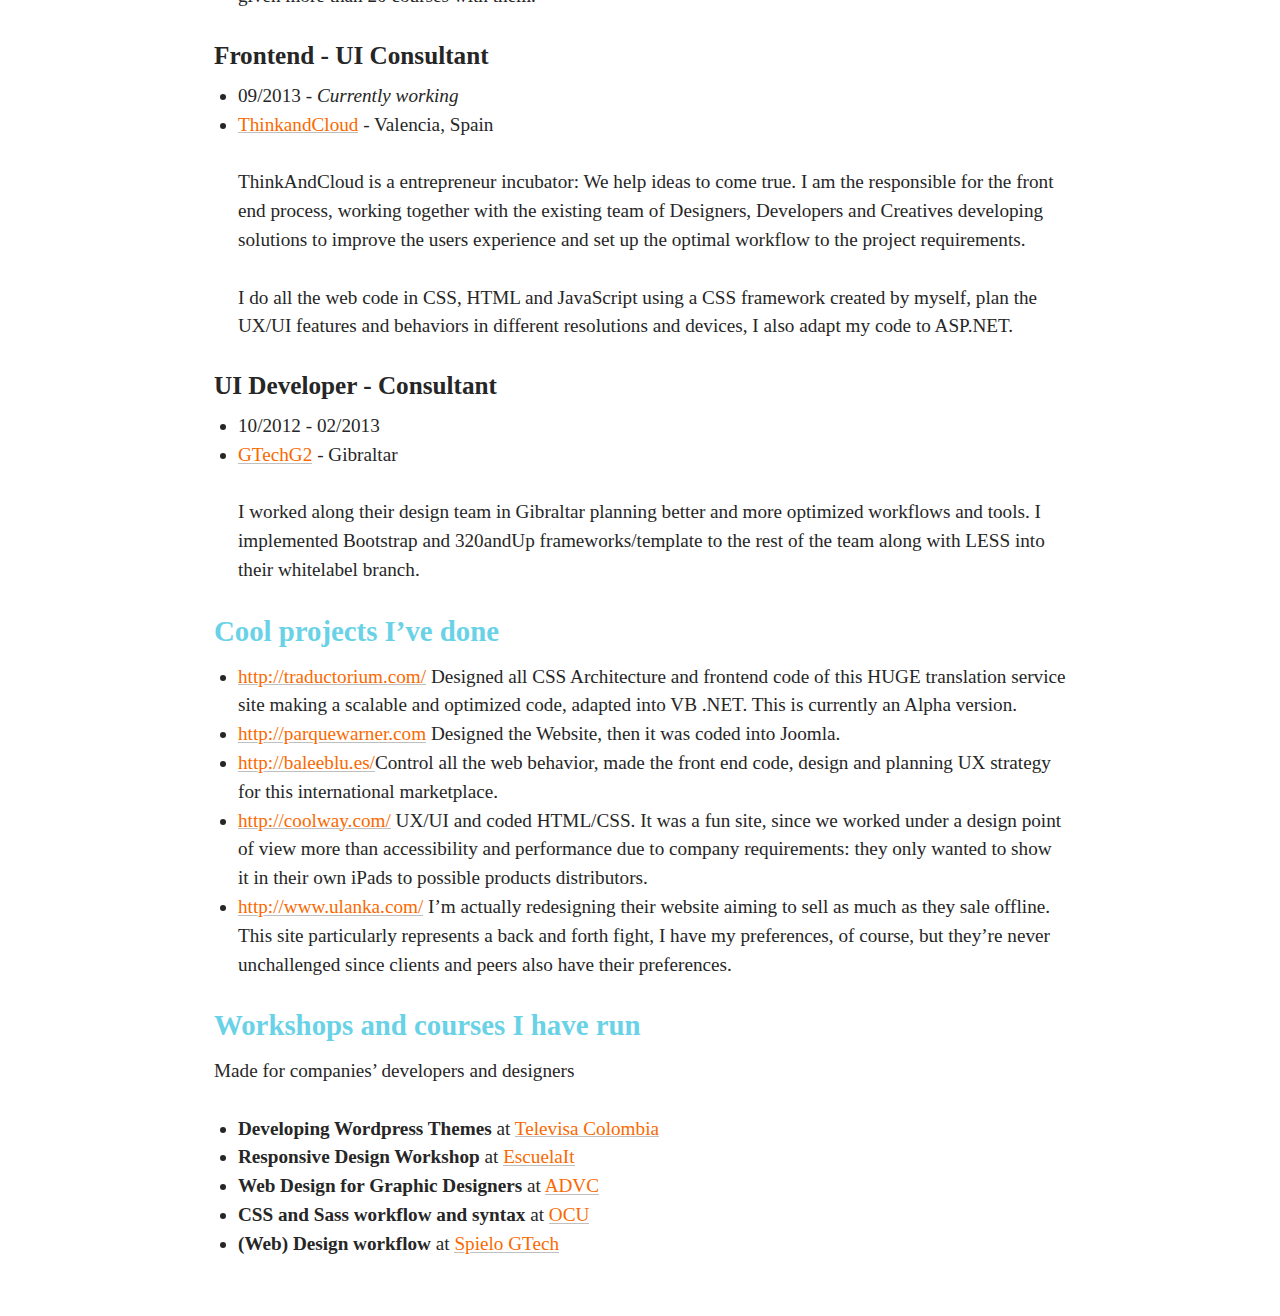
==== commit 5a1ef6d1: "New structure, no more PDF as a downloable, now it's a .MD." ====
--- a/index.html
+++ b/index.html
@@ -95,161 +95,158 @@
 		</li>
 		<li class="nav__item download">
 			<a href="Daniel-Martinez__CV.pdf" target="_blank" alt="Download Wakkos curriculum vitae" title="Download Wakkos curriculum vitae">
-				Download .PDF
+				Download .MD
 			</a>
 		</li>
 	</ul>
 </aside>
-
 <main>
-<header role="banner">
-	<a href="https://plus.google.com/105124035852901319352?rel=author"><img src="img/me-huge.jpg" class="wakkos" alt="A Wakkos beautiful picture"></a>
-	<h1>Daniel Martínez <small>UIX Developer/Consultant</small></h1>
-</header>
-
-<section>
-	<h2>Profile</h2>
-
-	<p>I’m a UIX Developer/Consultant, with broad experience running training courses/workshops for web design and development teams.</p>
-
-	<p>I understand CSS and its importance for projects scalability, I code it, I <a href="https://github.com/Wakkos/Wakkos-CSS-Framework">design frameworks</a> for it, I create the best possible web performance along the most optimal code. I work under a progressive enhancement / OOCSS / DRY approaches to provide a robust code.</p>
-</section>
-
-	<main>
-	<section>
-		<h2>Language Skills</h2>
-
-		<ul>
-		<li>Spanish: Native</li>
-		<li>English: Fluent both Oral &amp; Written</li>
-		<li>Italian: lower intermediate level (still studying)</li>
-		</ul>
-
-		<h2>Knowledge</h2>
-
-		<h3>Coding Tools:</h3>
-
-		<ul>
-		<li>Sublime Text</li>
-		<li>Codekit</li>
-		<li>Ghostlab</li>
-		<li>Git</li>
-		</ul>
-
-		<h3>Skills and Working Methods:</h3>
-
-		<ul>
-		<li>Responsive design</li>
-		<li>Design courses and workshops</li>
-		<li>Interactive prototyping</li>
-		<li>Improve companies design process</li>
-		</ul>
-
-		<h4>UI</h4>
-
-		<p>User Experience starts in the code, an optimal - fast loading website is the base for every website. I keep a semantic HTML through CSS, working with meta-data, pseudo-elements and many css features to maintain HTML as semantic as it can be, always focusing on accessibility.</p>
-
-		<p>That means test-test-test-&amp;-test. I love having as much devices as I can to test crossbrowser code and test User Experience. That’s why I use Ghostlab (or similar: Codekit IP browsing) as one of my main tools.</p>
-
-		<p>I study and evaluate how users feel about a system, looking at such things as ease of use, perception of the value of the system, utility, efficiency in performing tasks and so forth.</p>
-
-		<h4>CSS</h4>
-
-		<p>I create scalable and robust CSS, focusing in maintainability. I Apply DRY rules and some OOCSS (Not every time, CSS is still cascade) and I always comment my CSS with BEM comments. </p>
-
-		<p>I <em>usually</em> attach myself to <a href="https://github.com/Wakkos/CSS-Guidelines">these rules and guidelines</a> when coding CSS.</p>
-
-		<p>I use CSS frameworks, but I don’t like to use Bootstrap/Foundation or any other <em>design</em> framework. I think a framework should do your work easy, it is not meant to do ALL the work: Every project evolves in a different way and depending on its path the CSS is one way or another. Design Frameworks like Bootstrap/Foundation comes with <em>all</em> solutions and you end up having a lot of crap in your code, not forgetting you have to adapt to <em>others</em> way to write code.</p>
-
-		<p><a href="https://github.com/Wakkos/Wakkos-CSS-Framework">Therefore I created my own CSS framework in Sass</a> - it was in Less but it had evolved -.</p>
-
-		<p>This framework comes with a pretty good style guide I like to adapt to the current project. Such style guide is <em>very</em> handful when Developers (or myself) adapts the front HTML/CSS code to the backend system. I like to go as quick as I can to code when we have an early visual design and then use Styleguides to provide both consistency and a backend adaptation tool.</p>
-
-		<h4>Consulting / Training</h4>
-
-		<p>I’ve always been passionate about sharing knowledge, thanks to others doing that I could learn what I know. I run a lot of courses online in <a href="http://escuela.it">Escuela.It</a> and offline with several organizations like <a href="http://adcv.com/">ADCV</a>. I run courses and workshops for companies from basic to expert/professional in-house , training their teams in Sass, Workflow or CSS methodologies. </p>
-
-		<h4><em>Weakness</em></h4>
-
-		<p>Even when I can handle myself with a lot of code, I’m not a programmer. I don’t develop JavaScript Apps or .NET/ASP handlers (but I know what they are). I can write basic PHP loops/conditionals or MySQL queries.</p>
-
-		<p>This means I can understand code, deal with it and know what to do with my front end code to adapt it to the backend.</p>
-	</section>
-	<section>
-	<h3>Publications and Speeches:</h3>
-
-		<ul>
-		<li><a href="http://coolvillage.es/displaytable-cell-y-su-oportunidad-en-el-responsive-design/">Introducing display:table-cell to RWD (In spanish)</a></li>
-		<li><a href="https://www.youtube.com/watch?v=BFugny_mC4c&amp;list=PLwzKFCxxOMjP_v6xa3KQMHY0RXsVNTQWK"><em>Styleguides and Photoshop</em> speech at #DeswebIO Conference</a></li>
-		<li>Less course at <a href="https://www.udemy.com/less-de-cero-a-experto/#/">Udemy</a> and <a href="https://www.youtube.com/playlist?list=PLwzKFCxxOMjPUOJitRL31rD1Zsd030sYX">Youtube</a> (In Spanish)</li>
-		<li><a href="https://www.youtube.com/playlist?list=PLIcuwIrm4rKf_JLA0v2GlAeRL4q0QN2BJ">Youtube #DesignIO Channel</a>: I host a weekly hangout to show the spanish community the best way to create websites.</li>
-		<li>And my own <a href="https://www.youtube.com/user/WakkosWebcasts/">Youtube Channel</a> where I record some screencast to teach CSS tips.</li>
-		</ul>
-
-	</section>
-
-	<section>
-		<h2>Latest Experience</h2>
-
-		<h3>Web Instructor</h3>
-
-		<ul>
-		<li>02/2012 - Currently working</li>
-		<li><p><a href="http://escuela.it/">Escuela.It</a> - Online</p>
-		When I started to be part of EscuelaIt they had dull video curses and I changed everything and made real interactive courses in realtime. I also started as an instructor with them on the Web Design, Responsive Web Design, advanced CSS, Web Work-flow and Design for Wordpress courses and workshops, which actually are a real success on the Spanish and Latin America developers / designers community. I’ve given more than 20 courses with them.</li>
-		</ul>
-
-		<h3>Front end - UI Consultant</h3>
-
-		<ul>
-		<li>09/2013 - Currently working</li>
-		<li><p><a href="http://www.thinkandcloud.com/">ThinkandCloud</a> - Valencia, Spain</p>
-
-		<p>ThinkAndCloud is a entrepreneur incubator: We help ideas to come true. I am the responsible for the front end process, working together with the existing team of Designers, Developers and Creatives developing solutions to improve the user’s experience and set up the optimal work-flow to the project requirements. </p>
-		I do all the web code in CSS, HTML and JavaScript using a CSS framework created by myself, plan the UX/UI features and behaviors in different resolutions and devices, I also adapt my code to ASP.NET.</li>
-		</ul>
-
-		<h3>UI Developer - Consultant</h3>
-
-		<ul>
-		<li>10/2012 - 02/2013</li>
-		<li><p><a href="http://www.gtech-interactive.com/home.aspx">GTechG2</a> - Gibraltar</p>
-		 I worked along their design team in Gibraltar planning better and more optimized work-flows and tools. I implemented Bootstrap and 320andUp frameworks/template to the rest of the team along with LESS into their whitelabel branch.</li>
-		</ul>
-	</section>
-	<section>
-		<h2>Cool projects I’ve done</h2>
-
-		<ul>
-		<li><a href="http://parquewarner.com">http://parquewarner.com</a> Designed the Website, then it was coded into Joomla.</li>
-		<li><a href="http://baleeblu.es/">http://baleeblu.es/</a>Control all the web behavior, made the front end code, design and planning UX strategy for this internationl marketplace.</li>
-		<li><a href="http://coolway.com/">http://coolway.com/</a> UX/UI and coded HTML/CSS. It was a fun site, since we worked under a design point of view more than accessibility and performance due to company requirements: they only wanted to show it in their own iPads to possible products distributors.</li>
-		<li><a href="http://www.ulanka.com/">http://www.ulanka.com/</a> I’m actually redesigning their website aiming to sell as much as they sale offline. This site particularly represents a back and forth fight, I have my preferences, of course, but they’re never unchallenged since clients and peers also have their preferences.</li>
-		</ul>
-
-	</section>
-	<section>
-		<h2>Workshops and courses I have run <small>Made for companies' developers and designers</small></h2>
-		<ul>
-			<li><strong>Responsive Design Workshop</strong> at <a href="http://escuela.it/cursos/taller-maquetacion-responsive/" target="_blank">EscuelaIt</a></li>
-			<li><strong>CSS and Sass workflow and syntax</strong> at <a href="http://www.ocu.org/">OCU</a></li>
-			<li><strong>(Web) Design workflow</strong> at <a href="http://www.gtech-interactive.com/home.aspx">Spielo GTech</a></li>
-		</ul>
-	</section>
-	<section>
-	<h2>What can I do for you?</h2>
-
-	<ul>
-	<li>Write the most optimal, robust and scalable CSS code.</li>
-	<li>Write an accesible, semantic and SEO friendly HTML</li>
-	<li>Train your team on the best methods to optimize your company web design workflow.</li>
-	<li>Run a workshop for your company on CSS workflow: preprocessors, scalability, SMACSS and consistency.</li>
-	</ul>
-	</section>
-</main>
+<html><head>
+	<meta charset="UTF-8">
+	<title>long</title>
+	<meta name="generator" content="Writer Pro for Mac 1.1.2 (5923)">
+</head>
+<body>
+<h1>Daniel Martínez</h1>
+
+<p>UIX Architect/Consultant</p>
+
+<h2>Profile</h2>
+
+<p>I’m a UIX Developer/Consultant, with broad experience running training courses/workshops for web design and development teams.</p>
+
+<p>I understand CSS and its importance for projects scalability, I code it, I <a href="https://github.com/Wakkos/Wakkos-CSS-Framework">design frameworks</a> for it, I create the best possible web performance along the most optimal code. I work under progressive enhancement / OOCSS / DRY techniques to provide a robust and scalable code.</p>
+
+<h2>What can I do for you?</h2>
+
+<ul>
+<li>Write the most optimal, robust and scalable CSS code.</li>
+<li>Write an accesible, semantic and SEO friendly HTML</li>
+<li>Train your team - Online or InHouse - on the best methods to optimize your company web design workflow.</li>
+<li>Run a workshop for your company on CSS workflow: preprocessors, scalability, SMACSS and consistency.</li>
+</ul>
+
+<h2>Language Skills</h2>
+
+<ul>
+<li>Spanish: Native</li>
+<li>English: Fluent both Oral &amp; Written</li>
+<li>Italian: lower intermediate level (still studying)</li>
+</ul>
+
+<h2>Knowledge</h2>
+
+<h3>Coding Tools:</h3>
+
+<ul>
+<li>Sublime Text</li>
+<li>Codekit</li>
+<li>Ghostlab</li>
+<li>Git</li>
+</ul>
+
+<h3>Skills and Working Methods:</h3>
+
+<ul>
+<li>CSS Architecture</li>
+<li>Responsive design</li>
+<li>Design courses and workshops</li>
+<li>Improve companies design process</li>
+</ul>
+
+<h4>UI</h4>
+
+<p>User Experience starts in the code, an optimal - fast loading website is the base for every website. I keep a semantic HTML through CSS, working with meta-data, pseudo-elements and many css features to maintain HTML as semantic as it can be, always focusing on accessibility.</p>
+
+<p>That means test-test-test-&amp;-test. I love having as much devices as I can to test crossbrowser code and test User Interfaces. That’s why I use Ghostlab (or similar: Codekit IP browsing) as one of my main tools.</p>
+
+<p>I study and evaluate how users feel about a system, looking at such things as ease of use, perception of the value of the system, utility, efficiency in performing tasks and so forth.</p>
+
+<h4>CSS</h4>
+
+<p>I create scalable and robust CSS, focusing in maintainability. I Apply DRY rules and some OOCSS (Not every time, CSS is still cascade) and I always comment my CSS with BEM comments. </p>
+
+<p>I <em>usually</em> attach myself to <a href="https://github.com/Wakkos/CSS-Guidelines">these rules and guidelines</a> when coding CSS.</p>
+
+<p>I use CSS frameworks, (not design frameworks like Bootstrap/Foundation or similar). I believe a framework should do your work easier, it is not meant to do ALL the work: Every project evolves in a different way and depending on its path the CSS is one way or another. Design Frameworks like Bootstrap/Foundation comes with <em>all</em> solutions and you end up having a lot of crap in your code, not forgetting you have to adapt to <em>others</em> way to write code.</p>
+
+<p><a href="https://github.com/Wakkos/Wakkos-CSS-Framework">Therefore I created my own CSS framework in Sass</a> - it was in Less but it had evolved -.</p>
+
+<p>This framework comes with a pretty good style guide which I’m developing and converting to adapt to an Atomic Design. Such style guide is <em>very</em> handful when Developers (or myself) adapts the front HTML/CSS code to backend templates. I like to go as quick as I can to code when we have an early visual design and then use Styleguides to provide both consistency and a backend adaptation tool.</p>
+
+<h4>Consulting / Training</h4>
+
+<p>I’ve always been passionate about sharing knowledge, thanks to others doing that I could learn all I know about frontend and web design. I run a lot of courses online in <a href="http://escuela.it">Escuela.It</a> and offline with several organizations like <a href="http://adcv.com/">ADCV</a> or <a href="http://www.ocu.org/">OCU</a> or <a href="http://store.editorialtelevisa.com.co/">Televisa Colombia</a>. I run courses and workshops for companies from basic to expert/professional in-house, training their teams in Sass, Design Workflow or CSS methodologies. </p>
+
+<h4><em>Weakness</em></h4>
+
+<p>Even when I can handle myself with a lot of code, I’m not a programmer. I don’t develop JavaScript Apps or .NET/ASP handlers (but I know what they are). I can write basic PHP loops/conditionals or MySQL queries.</p>
+
+<p>This means I can understand code, deal with it and know what to do with my frontend code to adapt it to the backend.</p>
+
+<h3>Publications and Speeches:</h3>
+
+<ul>
+<li><a href="http://coolvillage.es/displaytable-cell-y-su-oportunidad-en-el-responsive-design/">Introducing display:table-cell to RWD (In spanish)</a></li>
+<li><a href="https://www.youtube.com/watch?v=BFugny_mC4c&amp;list=PLwzKFCxxOMjP_v6xa3KQMHY0RXsVNTQWK"><em>Styleguides and Photoshop</em> speech at #DeswebIO Conference</a></li>
+<li>Less course at <a href="https://www.udemy.com/less-de-cero-a-experto/#/">Udemy</a> and <a href="https://www.youtube.com/playlist?list=PLwzKFCxxOMjPUOJitRL31rD1Zsd030sYX">Youtube</a> (In Spanish)</li>
+<li>Responsive Images at [Frontenders](Responsive Images: problemas y soluciones actuales): Current problems and solutions</li>
+<li><a href="https://www.youtube.com/playlist?list=PLIcuwIrm4rKf_JLA0v2GlAeRL4q0QN2BJ">Youtube #DesignIO Channel</a>: I host a weekly hangout to show the spanish community the best way to create websites.</li>
+<li>And my own <a href="https://www.youtube.com/user/WakkosWebcasts/">Youtube Channel</a> where I record some screencast to teach CSS tips.</li>
+</ul>
+
+<h2>Latest Experience</h2>
+
+<h3>Web Instructor</h3>
+
+<ul>
+<li>02/2012 - <em>Currently working</em></li>
+<li><p><a href="http://escuela.it/">Escuela.It</a> - Online</p>
+When I started to be part of EscuelaIt they had dull video curses and I changed everything and made real interactive courses in realtime. I also started as an instructor on the Web Design, Responsive Web Design, advanced CSS, Web Workflow, CSS Preprocessors and Design for Wordpress courses and workshops, which are actually a real success on the Spanish and Latin America developers / designers community. I’ve given more than 20 courses with them.</li>
+</ul>
+
+<h3>Frontend - UI Consultant</h3>
+
+<ul>
+<li>09/2013 - <em>Currently working</em></li>
+<li><p><a href="http://www.thinkandcloud.com/">ThinkandCloud</a> - Valencia, Spain</p>
+
+<p>ThinkAndCloud is a entrepreneur incubator: We help ideas to come true. I am the responsible for the front end process, working together with the existing team of Designers, Developers and Creatives developing solutions to improve the users experience and set up the optimal workflow to the project requirements. </p>
+I do all the web code in CSS, HTML and JavaScript using a CSS framework created by myself, plan the UX/UI features and behaviors in different resolutions and devices, I also adapt my code to ASP.NET.</li>
+</ul>
+
+<h3>UI Developer - Consultant</h3>
+
+<ul>
+<li>10/2012 - 02/2013</li>
+<li><p><a href="http://www.gtech-interactive.com/home.aspx">GTechG2</a> - Gibraltar</p>
+ I worked along their design team in Gibraltar planning better and more optimized workflows and tools. I implemented Bootstrap and 320andUp frameworks/template to the rest of the team along with LESS into their whitelabel branch.</li>
+</ul>
+
+<h2>Cool projects I’ve done</h2>
+
+<ul>
+<li><a href="http://traductorium.com/">http://traductorium.com/</a> Designed all CSS Architecture and frontend code of this HUGE translation service site making a scalable and optimized code, adapted into VB .NET. This is currently an Alpha version.</li>
+<li><a href="http://parquewarner.com">http://parquewarner.com</a> Designed the Website, then it was coded into Joomla.</li>
+<li><a href="http://baleeblu.es/">http://baleeblu.es/</a>Control all the web behavior, made the front end code, design and planning UX strategy for this international marketplace.</li>
+<li><a href="http://coolway.com/">http://coolway.com/</a> UX/UI and coded HTML/CSS. It was a fun site, since we worked under a design point of view more than accessibility and performance due to company requirements: they only wanted to show it in their own iPads to possible products distributors.</li>
+<li><a href="http://www.ulanka.com/">http://www.ulanka.com/</a> I’m actually redesigning their website aiming to sell as much as they sale offline. This site particularly represents a back and forth fight, I have my preferences, of course, but they’re never unchallenged since clients and peers also have their preferences.</li>
+</ul>
+
+<h2>Workshops and courses I have run</h2>
+
+<p>Made for companies’ developers and designers</p>
+
+<ul>
+<li><strong>Developing Wordpress Themes</strong> at <a href="http://store.editorialtelevisa.com.co/">Televisa Colombia</a></li>
+<li><strong>Responsive Design Workshop</strong> at <a href="http://escuela.it/cursos/taller-maquetacion-responsive">EscuelaIt</a></li>
+<li><strong>Web Design for Graphic Designers</strong> at <a href="http://adcv.com/">ADVC</a></li>
+<li><strong>CSS and Sass workflow and syntax</strong> at <a href="http://www.ocu.org/">OCU</a></li>
+<li><strong>(Web) Design workflow</strong> at <a href="http://www.gtech-interactive.com/home.aspx">Spielo GTech</a></li>
+</ul>
+
+
+</body></html></main>
 <script>
   (function(i,s,o,g,r,a,m){i['GoogleAnalyticsObject']=r;i[r]=i[r]||function(){
   (i[r].q=i[r].q||[]).push(arguments)},i[r].l=1*new Date();a=s.createElement(o),
--- a/css/style.css
+++ b/css/style.css
@@ -4,9 +4,9 @@
 .icon-codepen:before{content:"Codepen: "}@media (min-width: 48em){.icon-codepen:before{content:"\e600"}}
 .icon-twitter:before{content:"Twitter:"}@media (min-width: 48em){.icon-twitter:before{content:"\e604"}}
 .icon-github:before{content:"Github"}@media (min-width: 48em){.icon-github:before{content:"\e609"}}
-a{text-decoration:none;color:#69d2e7}a:visited{color:#69d2e7}a:hover{text-decoration:none;color:#3dc5e0}a:focus{outline:thin dotted;color:#3dc5e0}a:hover,a:active{outline:0}img{max-width:100%;border-width:0;vertical-align:middle;-ms-interpolation-mode:bicubic}h1,h2,h3,h4,h5,h6{margin:0;font-family:times,"Times New Roman","times-roman",georgia,serif;font-weight:bold;color:inherit;text-rendering:optimizelegibility}h1.altheader,h2.altheader,h3.altheader,h4.altheader,h5.altheader,h6.altheader{color:gray;text-transform:uppercase}h1 small,h2 small,h3 small{font-weight:normal;display:block;color:gray;font-size:16px;font-size:1rem}h1,.h1{margin-bottom:0.75em;font-size:32px;font-size:2rem;line-height:1.2}h2,.h2{margin-bottom:0.5em;font-size:24px;font-size:1.5rem;line-height:1.2;color:#fa6900}h3,.h3{margin-bottom:0.375em;font-size:21px;font-size:1.3125rem;line-height:1.3}h4,.h4{margin-bottom:0.25em;font-size:18px;font-size:1.125rem;line-height:1.25}h5,.h5{font-size:16px;font-size:1rem;margin-bottom:0.25em}h6,.h6{margin-bottom:0.25em;font-size:14px;font-size:0.875rem}p,ol,ul,dl,address{margin-bottom:1.5em;line-height:1.5em}.intro{font-weight:bold}small{font-size:12px;font-size:0.75rem;color:gray}ul,ol{margin:0 0 1.5em 0;padding:0 0 0 24px}li ul,li ol{margin:0}blockquote{margin:0 0 1.5em 0;padding-left:24px;border-left:2px solid #fffcfa;font-family:Georgia,Times,"Times New Roman";font-style:normal}blockquote p{font-size:18px;font-size:1.125rem;color:gray;font-style:italic}q{quotes:none;font-style:italic}blockquote p::before,blockquote p::after,q:before,q:after{content:""}cite{font-style:normal}dl,dd{margin-bottom:1.5em}dt{font-weight:bold}.dl-horizontal dt{float:left;clear:left;width:20.25%;text-align:right}.dl-horizontal dd{margin-left:22.78%}abbr[title]{border-bottom:1px dotted #fffcfa;cursor:help}b,strong{font-weight:bold}dfn{font-style:italic}ins{background-color:#fff;color:#262626;text-decoration:none}mark{background-color:yellow;color:#262626}pre,code,kbd,samp{font-family:"Courier New",monospace;font-size:14px;font-size:0.875rem;line-height:1.5em}pre{white-space:pre;white-space:pre-wrap;word-wrap:break-word}sub,sup{position:relative;font-size:12px;font-size:0.75rem;line-height:0;vertical-align:1.5em}sup{top:-.5em}sub{bottom:-.25em}.toggle-nav{display:none}.switch:after{content:"☰";font-size:16px;width:1em;line-height:1;text-align:center;color:#fff;position:absolute;top:50%;left:50%;margin-top:-8px;margin-left:-8px}@media (min-width: 48em){.switch:after{content:normal;content:none}}@media (min-width: 48em){.switch{display:none}}
+a{text-decoration:none;color:#fa6900}a:visited{color:#fa6900}a:hover{text-decoration:none;color:#c75400}a:focus{outline:thin dotted;color:#c75400}a:hover,a:active{outline:0}img{max-width:100%;border-width:0;vertical-align:middle;-ms-interpolation-mode:bicubic}h1,h2,h3,h4,h5,h6{margin:0;font-family:times,"Times New Roman","times-roman",georgia,serif;font-weight:bold;color:inherit;text-rendering:optimizelegibility}h1.altheader,h2.altheader,h3.altheader,h4.altheader,h5.altheader,h6.altheader{color:gray;text-transform:uppercase}h1 small,h2 small,h3 small{font-weight:normal;display:block;color:gray;font-size:16px;font-size:1rem}h1,.h1{margin-bottom:0.75em;font-size:32px;font-size:2rem;line-height:1.2}h2,.h2{margin-bottom:0.5em;font-size:24px;font-size:1.5rem;line-height:1.2;color:#69d2e7}h3,.h3{margin-bottom:0.375em;font-size:21px;font-size:1.3125rem;line-height:1.3}h4,.h4{margin-bottom:0.25em;font-size:18px;font-size:1.125rem;line-height:1.25}h5,.h5{font-size:16px;font-size:1rem;margin-bottom:0.25em}h6,.h6{margin-bottom:0.25em;font-size:14px;font-size:0.875rem}p,ol,ul,dl,address{margin-bottom:1.5em;line-height:1.5em}.intro{font-weight:bold}small{font-size:12px;font-size:0.75rem;color:gray}ul,ol{margin:0 0 1.5em 0;padding:0 0 0 24px}li ul,li ol{margin:0}blockquote{margin:0 0 1.5em 0;padding-left:24px;border-left:2px solid #fff;font-family:Georgia,Times,"Times New Roman";font-style:normal}blockquote p{font-size:18px;font-size:1.125rem;color:gray;font-style:italic}q{quotes:none;font-style:italic}blockquote p::before,blockquote p::after,q:before,q:after{content:""}cite{font-style:normal}dl,dd{margin-bottom:1.5em}dt{font-weight:bold}.dl-horizontal dt{float:left;clear:left;width:20.25%;text-align:right}.dl-horizontal dd{margin-left:22.78%}abbr[title]{border-bottom:1px dotted #fff;cursor:help}b,strong{font-weight:bold}dfn{font-style:italic}ins{background-color:#fff;color:#262626;text-decoration:none}mark{background-color:yellow;color:#262626}pre,code,kbd,samp{font-family:"Courier New",monospace;font-size:14px;font-size:0.875rem;line-height:1.5em}pre{white-space:pre;white-space:pre-wrap;word-wrap:break-word}sub,sup{position:relative;font-size:12px;font-size:0.75rem;line-height:0;vertical-align:1.5em}sup{top:-.5em}sub{bottom:-.25em}.toggle-nav{display:none}.switch:after{content:"☰";font-size:16px;width:1em;line-height:1;text-align:center;color:#fff;position:absolute;top:50%;left:50%;margin-top:-8px;margin-left:-8px}@media (min-width: 48em){.switch:after{content:normal;content:none}}@media (min-width: 48em){.switch{display:none}}
 .nav-main{position:absolute;top:0.375em;right:6px;z-index:100;width:44px;height:52.8px;color:#fff;background-color:#000;overflow:hidden;border-radius:0;cursor:pointer}@media (min-width: 48em){.nav-main{position:static;width:auto;height:auto;display:table;width:100%;vertical-align:top;min-width:275px;margin-bottom:1.5em;background-color:#000}}
 .toggle-nav:checked+.nav-main{overflow:visible}.toggle-nav:checked+.switch:after{content:"✕"}@media (min-width: 48em){.toggle-nav:checked+.switch:after{content:normal;content:none}}
 .nav__list{list-style:none;margin:0;padding:0;padding-top:52.8px;position:absolute;top:0;right:0;background-color:#000;width:290px;border-radius:2px;z-index:-1}@media (min-width: 48em){.nav__list{padding-top:0;position:static;margin-left:auto;margin-right:auto;max-width:900px;width:100%;display:table;text-align:right;z-index:100;border-radius:0}}
-.nav__item{background-color:#000}@media (min-width: 48em){.nav__item{display:table-cell;text-align:center;margin-left:24px;vertical-align:middle}}.nav__item a,.nav__item a:visited{font-family:"Courier New",monospace;font-size:12px;font-size:0.75rem;color:#fff;display:block;padding-left:14px;line-height:44px;text-shadow:none;background:none}.nav__item a:hover,.nav__item a:visited:hover,.nav__item a:visited:hover,.nav__item a:visited:visited:hover{text-decoration:none}@media (min-width: 48em){.nav__item a,.nav__item a:visited{padding-left:0}}.nav__item.active,.nav__item:hover{border-right:10px solid #69d2e7;background-color:#262626}@media (min-width: 48em){.nav__item:hover{border-right:none;background-color:transparent}}@media (min-width: 48em){.nav__item .icontext{display:none}}
-.download{background-color:#5bb75b}@media (min-width: 48em){.download{padding:0 24px;line-height:2;max-width:50px;text-align:center}}.download:hover{background-color:#449b44}@-webkit-viewport{width:device-width}@-moz-viewport{width:device-width}@-ms-viewport{width:device-width}@-o-viewport{width:device-width}@viewport{width:device-width}html{background:#fff;font-size:120%;-webkit-overflow-scrolling:touch;-webkit-tap-highlight-color:#fff;-webkit-text-size-adjust:100%;-ms-text-size-adjust:100%}body{margin:0;padding:0;background-color:transparent;font-family:Georgia,"Times New Roman",Times,serif;font-size:16px;font-size:1rem;line-height:1.5em;color:#262626}main{padding:1.5em 24px;margin-left:auto;margin-right:auto;max-width:900px;width:100%}.wakkos{display:block;border-radius:100%;margin:0 auto 1.5em;box-shadow:0 0 0 2px #69d2e7,0 0 0 5px #d8f0e3}.experience{-webkit-column-count:2;-moz-column-count:2;-ms-column-count:2;-o-column-count:2;column-count:2}
+.nav__item{background-color:#000}@media (min-width: 48em){.nav__item{display:table-cell;text-align:center;margin-left:24px;vertical-align:middle}}.nav__item a,.nav__item a:visited{font-family:"Courier New",monospace;font-size:12px;font-size:0.75rem;color:#fff;display:block;padding-left:14px;line-height:44px;text-shadow:none;background:none}.nav__item a:hover,.nav__item a:visited:hover,.nav__item a:visited:hover,.nav__item a:visited:visited:hover{text-decoration:none}@media (min-width: 48em){.nav__item a,.nav__item a:visited{padding-left:0}}.nav__item.active,.nav__item:hover{border-right:10px solid #fa6900;background-color:#262626}@media (min-width: 48em){.nav__item:hover{border-right:none;background-color:transparent}}@media (min-width: 48em){.nav__item .icontext{display:none}}
+.download{background-color:#5bb75b}@media (min-width: 48em){.download{padding:0 24px;line-height:2;max-width:50px;text-align:center}}.download:hover{background-color:#449b44}@-webkit-viewport{width:device-width}@-moz-viewport{width:device-width}@-ms-viewport{width:device-width}@-o-viewport{width:device-width}@viewport{width:device-width}html{background:#fff;font-size:120%;-webkit-overflow-scrolling:touch;-webkit-tap-highlight-color:#fff;-webkit-text-size-adjust:100%;-ms-text-size-adjust:100%}body{margin:0;padding:0;background-color:transparent;font-family:Georgia,"Times New Roman",Times,serif;font-size:16px;font-size:1rem;line-height:1.5em;color:#262626}main{padding:1.5em 24px;margin-left:auto;margin-right:auto;max-width:900px;width:100%}.wakkos{display:block;border-radius:100%;margin:0 auto 1.5em;box-shadow:0 0 0 2px #fa6900,0 0 0 5px #d8f0e3}.experience{-webkit-column-count:2;-moz-column-count:2;-ms-column-count:2;-o-column-count:2;column-count:2}
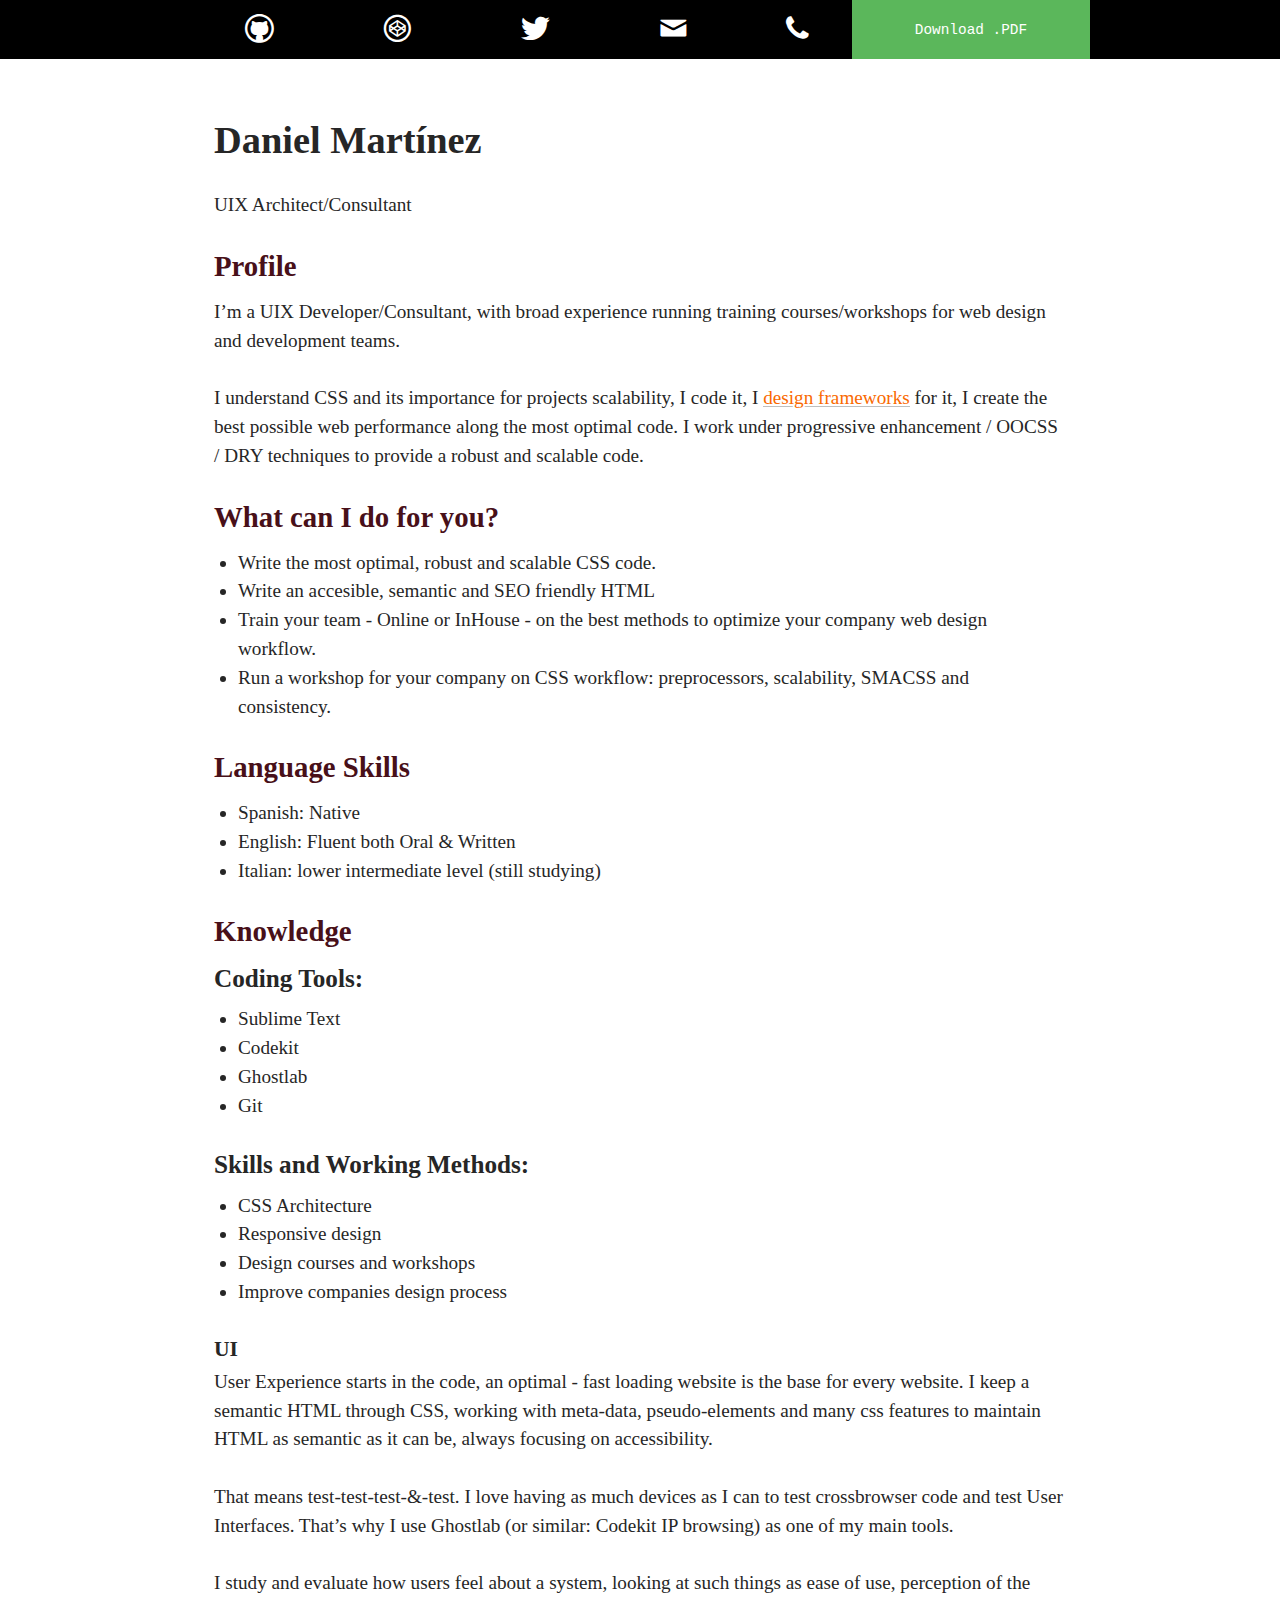
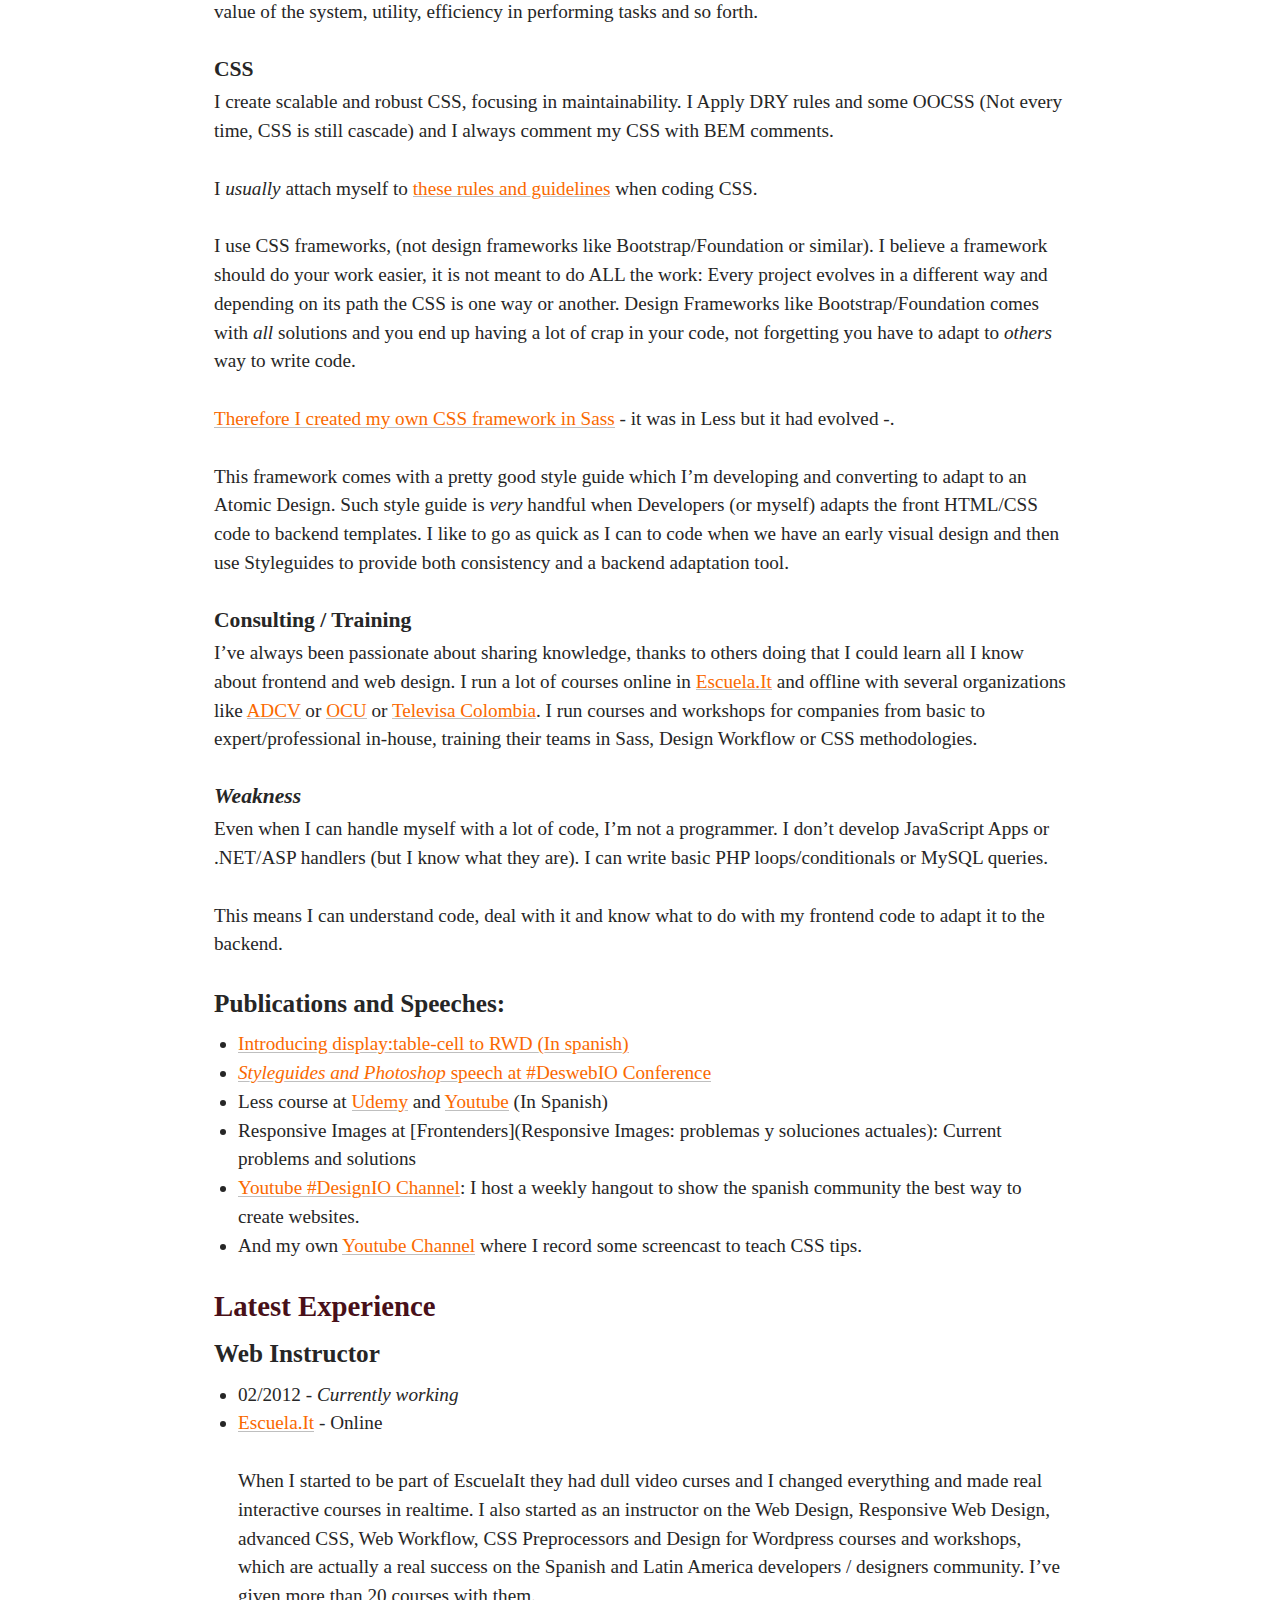
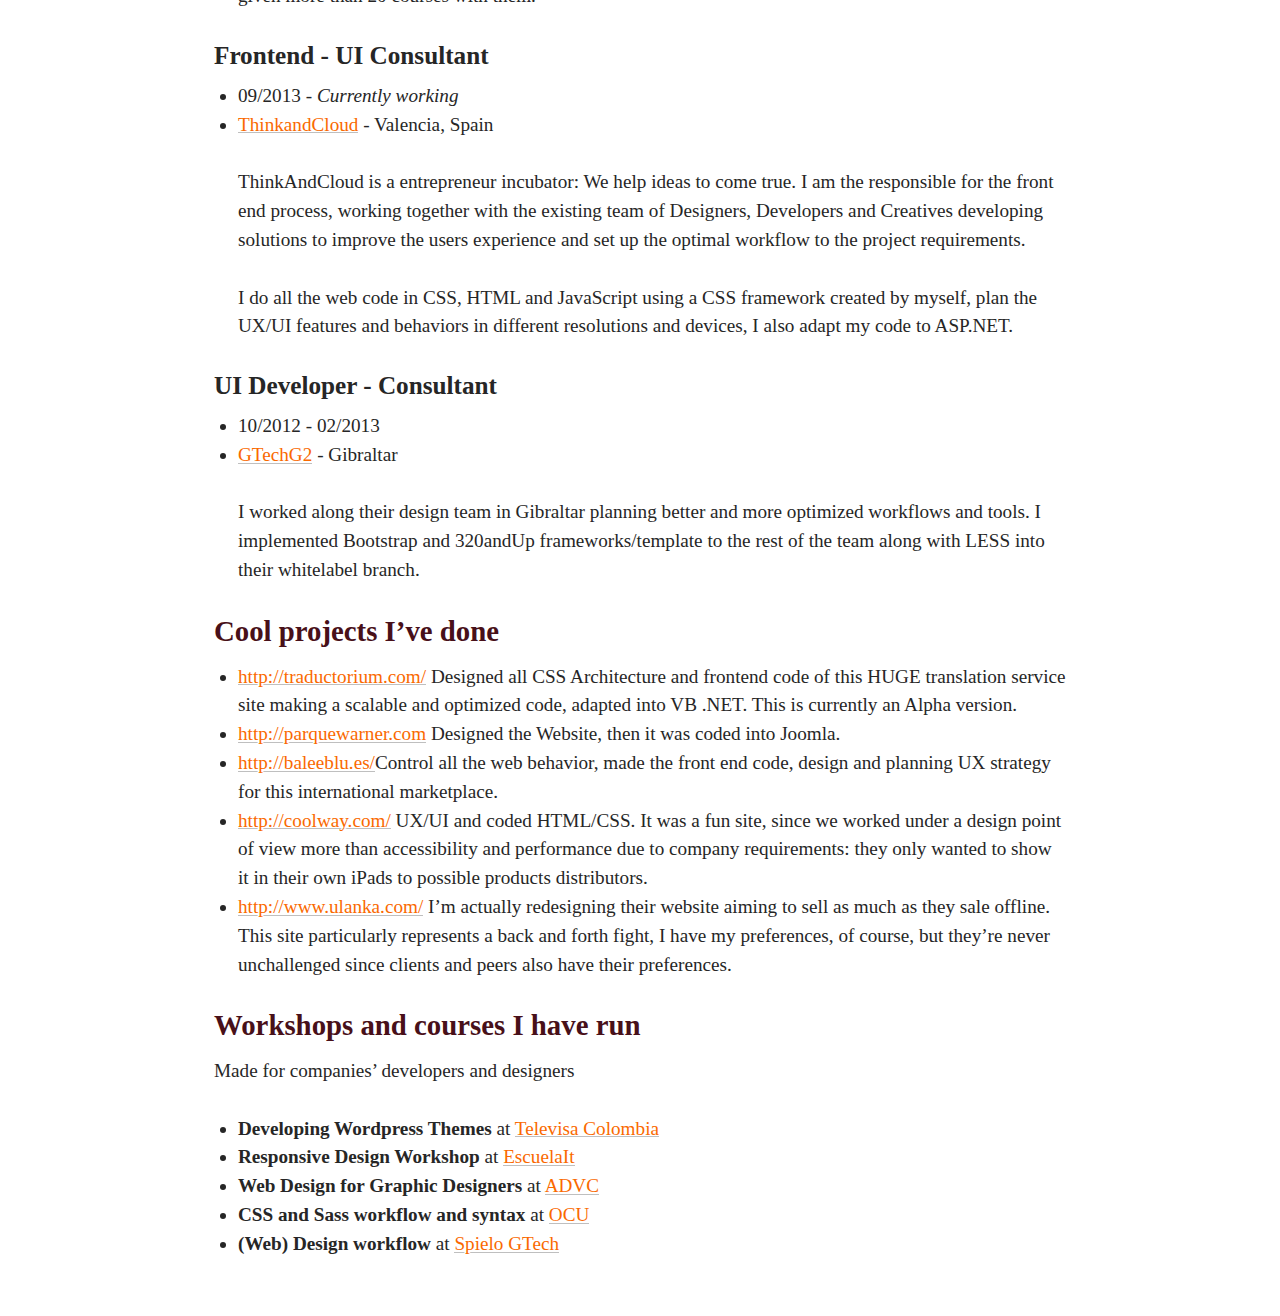
==== commit 88f8f315: "Codekit compile of the last commit. So the changes would be noticeable in the final HTML." ====
--- a/index.html
+++ b/index.html
@@ -81,7 +81,7 @@
 		</li>
 
 		<li class="nav__item">
-			<a href="tel:+34677251613" alt="Email Wakkos" title="Email Wakkos">
+			<a href="mailto:wakkos@gmail.com" alt="Email Wakkos" title="Email Wakkos">
 				<span class="icon-email" aria-hidden="true"></span> 
 				<span class="icontext">Wakkos@gmail.com</span>
 			</a>
@@ -95,11 +95,12 @@
 		</li>
 		<li class="nav__item download">
 			<a href="Daniel-Martinez__CV.pdf" target="_blank" alt="Download Wakkos curriculum vitae" title="Download Wakkos curriculum vitae">
-				Download .MD
+				Download .PDF
 			</a>
 		</li>
 	</ul>
 </aside>
+
 <main>
 <html><head>
 	<meta charset="UTF-8">
--- a/css/style.css
+++ b/css/style.css
@@ -4,9 +4,10 @@
 .icon-codepen:before{content:"Codepen: "}@media (min-width: 48em){.icon-codepen:before{content:"\e600"}}
 .icon-twitter:before{content:"Twitter:"}@media (min-width: 48em){.icon-twitter:before{content:"\e604"}}
 .icon-github:before{content:"Github"}@media (min-width: 48em){.icon-github:before{content:"\e609"}}
-a{text-decoration:none;color:#fa6900}a:visited{color:#fa6900}a:hover{text-decoration:none;color:#c75400}a:focus{outline:thin dotted;color:#c75400}a:hover,a:active{outline:0}img{max-width:100%;border-width:0;vertical-align:middle;-ms-interpolation-mode:bicubic}h1,h2,h3,h4,h5,h6{margin:0;font-family:times,"Times New Roman","times-roman",georgia,serif;font-weight:bold;color:inherit;text-rendering:optimizelegibility}h1.altheader,h2.altheader,h3.altheader,h4.altheader,h5.altheader,h6.altheader{color:gray;text-transform:uppercase}h1 small,h2 small,h3 small{font-weight:normal;display:block;color:gray;font-size:16px;font-size:1rem}h1,.h1{margin-bottom:0.75em;font-size:32px;font-size:2rem;line-height:1.2}h2,.h2{margin-bottom:0.5em;font-size:24px;font-size:1.5rem;line-height:1.2;color:#69d2e7}h3,.h3{margin-bottom:0.375em;font-size:21px;font-size:1.3125rem;line-height:1.3}h4,.h4{margin-bottom:0.25em;font-size:18px;font-size:1.125rem;line-height:1.25}h5,.h5{font-size:16px;font-size:1rem;margin-bottom:0.25em}h6,.h6{margin-bottom:0.25em;font-size:14px;font-size:0.875rem}p,ol,ul,dl,address{margin-bottom:1.5em;line-height:1.5em}.intro{font-weight:bold}small{font-size:12px;font-size:0.75rem;color:gray}ul,ol{margin:0 0 1.5em 0;padding:0 0 0 24px}li ul,li ol{margin:0}blockquote{margin:0 0 1.5em 0;padding-left:24px;border-left:2px solid #fff;font-family:Georgia,Times,"Times New Roman";font-style:normal}blockquote p{font-size:18px;font-size:1.125rem;color:gray;font-style:italic}q{quotes:none;font-style:italic}blockquote p::before,blockquote p::after,q:before,q:after{content:""}cite{font-style:normal}dl,dd{margin-bottom:1.5em}dt{font-weight:bold}.dl-horizontal dt{float:left;clear:left;width:20.25%;text-align:right}.dl-horizontal dd{margin-left:22.78%}abbr[title]{border-bottom:1px dotted #fff;cursor:help}b,strong{font-weight:bold}dfn{font-style:italic}ins{background-color:#fff;color:#262626;text-decoration:none}mark{background-color:yellow;color:#262626}pre,code,kbd,samp{font-family:"Courier New",monospace;font-size:14px;font-size:0.875rem;line-height:1.5em}pre{white-space:pre;white-space:pre-wrap;word-wrap:break-word}sub,sup{position:relative;font-size:12px;font-size:0.75rem;line-height:0;vertical-align:1.5em}sup{top:-.5em}sub{bottom:-.25em}.toggle-nav{display:none}.switch:after{content:"☰";font-size:16px;width:1em;line-height:1;text-align:center;color:#fff;position:absolute;top:50%;left:50%;margin-top:-8px;margin-left:-8px}@media (min-width: 48em){.switch:after{content:normal;content:none}}@media (min-width: 48em){.switch{display:none}}
-.nav-main{position:absolute;top:0.375em;right:6px;z-index:100;width:44px;height:52.8px;color:#fff;background-color:#000;overflow:hidden;border-radius:0;cursor:pointer}@media (min-width: 48em){.nav-main{position:static;width:auto;height:auto;display:table;width:100%;vertical-align:top;min-width:275px;margin-bottom:1.5em;background-color:#000}}
+a{text-decoration:none;color:#fa6900}a:visited{color:#fa6900}a:hover{text-decoration:none;color:#c75400}a:focus{outline:thin dotted;color:#c75400}a:hover,a:active{outline:0}img{max-width:100%;border-width:0;vertical-align:middle;-ms-interpolation-mode:bicubic}h1,h2,h3,h4,h5,h6{margin:0;font-family:times,"Times New Roman","times-roman",georgia,serif;font-weight:bold;color:inherit;text-rendering:optimizelegibility}h1.altheader,h2.altheader,h3.altheader,h4.altheader,h5.altheader,h6.altheader{color:gray;text-transform:uppercase}h1 small,h2 small,h3 small{font-weight:normal;display:block;color:gray;font-size:16px;font-size:1rem}h1,.h1{margin-bottom:0.75em;font-size:32px;font-size:2rem;line-height:1.2}h2,.h2{margin-bottom:0.5em;font-size:24px;font-size:1.5rem;line-height:1.2;color:#481019}h3,.h3{margin-bottom:0.375em;font-size:21px;font-size:1.3125rem;line-height:1.3}h4,.h4{margin-bottom:0.25em;font-size:18px;font-size:1.125rem;line-height:1.25}h5,.h5{font-size:16px;font-size:1rem;margin-bottom:0.25em}h6,.h6{margin-bottom:0.25em;font-size:14px;font-size:0.875rem}p,ol,ul,dl,address{margin-bottom:1.5em;line-height:1.5em}.intro{font-weight:bold}small{font-size:12px;font-size:0.75rem;color:gray}ul,ol{margin:0 0 1.5em 0;padding:0 0 0 24px}li ul,li ol{margin:0}blockquote{margin:0 0 1.5em 0;padding-left:24px;border-left:2px solid #e17687;font-family:Georgia,Times,"Times New Roman";font-style:normal}blockquote p{font-size:18px;font-size:1.125rem;color:gray;font-style:italic}q{quotes:none;font-style:italic}blockquote p::before,blockquote p::after,q:before,q:after{content:""}cite{font-style:normal}dl,dd{margin-bottom:1.5em}dt{font-weight:bold}.dl-horizontal dt{float:left;clear:left;width:20.25%;text-align:right}.dl-horizontal dd{margin-left:22.78%}abbr[title]{border-bottom:1px dotted #e17687;cursor:help}b,strong{font-weight:bold}dfn{font-style:italic}ins{background-color:#fff;color:#262626;text-decoration:none}mark{background-color:yellow;color:#262626}pre,code,kbd,samp{font-family:"Courier New",monospace;font-size:14px;font-size:0.875rem;line-height:1.5em}pre{white-space:pre;white-space:pre-wrap;word-wrap:break-word}sub,sup{position:relative;font-size:12px;font-size:0.75rem;line-height:0;vertical-align:1.5em}sup{top:-.5em}sub{bottom:-.25em}.toggle-nav{display:none}.switch:after{content:"☰";font-size:16px;width:1em;line-height:1;text-align:center;color:#fff;position:absolute;top:50%;left:50%;margin-top:-8px;margin-left:-8px}@media (min-width: 48em){.switch:after{content:normal;content:none}}@media (min-width: 48em){.switch{display:none}}
+.nav-main{position:fixed;top:0.375em;right:6px;z-index:100;width:44px;height:52.8px;color:#fff;background-color:#000;overflow:hidden;border-radius:0;cursor:pointer}@media (min-width: 48em){.nav-main{position:static;width:auto;height:auto;display:table;width:100%;vertical-align:top;min-width:275px;margin-bottom:1.5em;background-color:#000}}
 .toggle-nav:checked+.nav-main{overflow:visible}.toggle-nav:checked+.switch:after{content:"✕"}@media (min-width: 48em){.toggle-nav:checked+.switch:after{content:normal;content:none}}
 .nav__list{list-style:none;margin:0;padding:0;padding-top:52.8px;position:absolute;top:0;right:0;background-color:#000;width:290px;border-radius:2px;z-index:-1}@media (min-width: 48em){.nav__list{padding-top:0;position:static;margin-left:auto;margin-right:auto;max-width:900px;width:100%;display:table;text-align:right;z-index:100;border-radius:0}}
 .nav__item{background-color:#000}@media (min-width: 48em){.nav__item{display:table-cell;text-align:center;margin-left:24px;vertical-align:middle}}.nav__item a,.nav__item a:visited{font-family:"Courier New",monospace;font-size:12px;font-size:0.75rem;color:#fff;display:block;padding-left:14px;line-height:44px;text-shadow:none;background:none}.nav__item a:hover,.nav__item a:visited:hover,.nav__item a:visited:hover,.nav__item a:visited:visited:hover{text-decoration:none}@media (min-width: 48em){.nav__item a,.nav__item a:visited{padding-left:0}}.nav__item.active,.nav__item:hover{border-right:10px solid #fa6900;background-color:#262626}@media (min-width: 48em){.nav__item:hover{border-right:none;background-color:transparent}}@media (min-width: 48em){.nav__item .icontext{display:none}}
-.download{background-color:#5bb75b}@media (min-width: 48em){.download{padding:0 24px;line-height:2;max-width:50px;text-align:center}}.download:hover{background-color:#449b44}@-webkit-viewport{width:device-width}@-moz-viewport{width:device-width}@-ms-viewport{width:device-width}@-o-viewport{width:device-width}@viewport{width:device-width}html{background:#fff;font-size:120%;-webkit-overflow-scrolling:touch;-webkit-tap-highlight-color:#fff;-webkit-text-size-adjust:100%;-ms-text-size-adjust:100%}body{margin:0;padding:0;background-color:transparent;font-family:Georgia,"Times New Roman",Times,serif;font-size:16px;font-size:1rem;line-height:1.5em;color:#262626}main{padding:1.5em 24px;margin-left:auto;margin-right:auto;max-width:900px;width:100%}.wakkos{display:block;border-radius:100%;margin:0 auto 1.5em;box-shadow:0 0 0 2px #fa6900,0 0 0 5px #d8f0e3}.experience{-webkit-column-count:2;-moz-column-count:2;-ms-column-count:2;-o-column-count:2;column-count:2}
+.download{background-color:#5bb75b}@media (min-width: 48em){.download{padding:0 24px;line-height:2;max-width:50px;text-align:center}}.download:hover{background-color:#449b44}@-webkit-viewport{width:device-width}@-moz-viewport{width:device-width}@-ms-viewport{width:device-width}@-o-viewport{width:device-width}@viewport{width:device-width}html{background:#fff;font-size:100%;-webkit-overflow-scrolling:touch;-webkit-tap-highlight-color:#fff;-webkit-text-size-adjust:100%;-ms-text-size-adjust:100%}@media (min-width: 48em){html{font-size:120%}}
+body{margin:0;padding:0;background-color:transparent;font-family:Georgia,"Times New Roman",Times,serif;font-size:16px;font-size:1rem;line-height:1.5em;color:#262626}main{padding:1.5em 24px;margin-left:auto;margin-right:auto;max-width:900px;width:100%}.wakkos{display:block;border-radius:100%;margin:0 auto 1.5em;box-shadow:0 0 0 2px #fa6900,0 0 0 5px #d8f0e3}.experience{-webkit-column-count:2;-moz-column-count:2;-ms-column-count:2;-o-column-count:2;column-count:2}
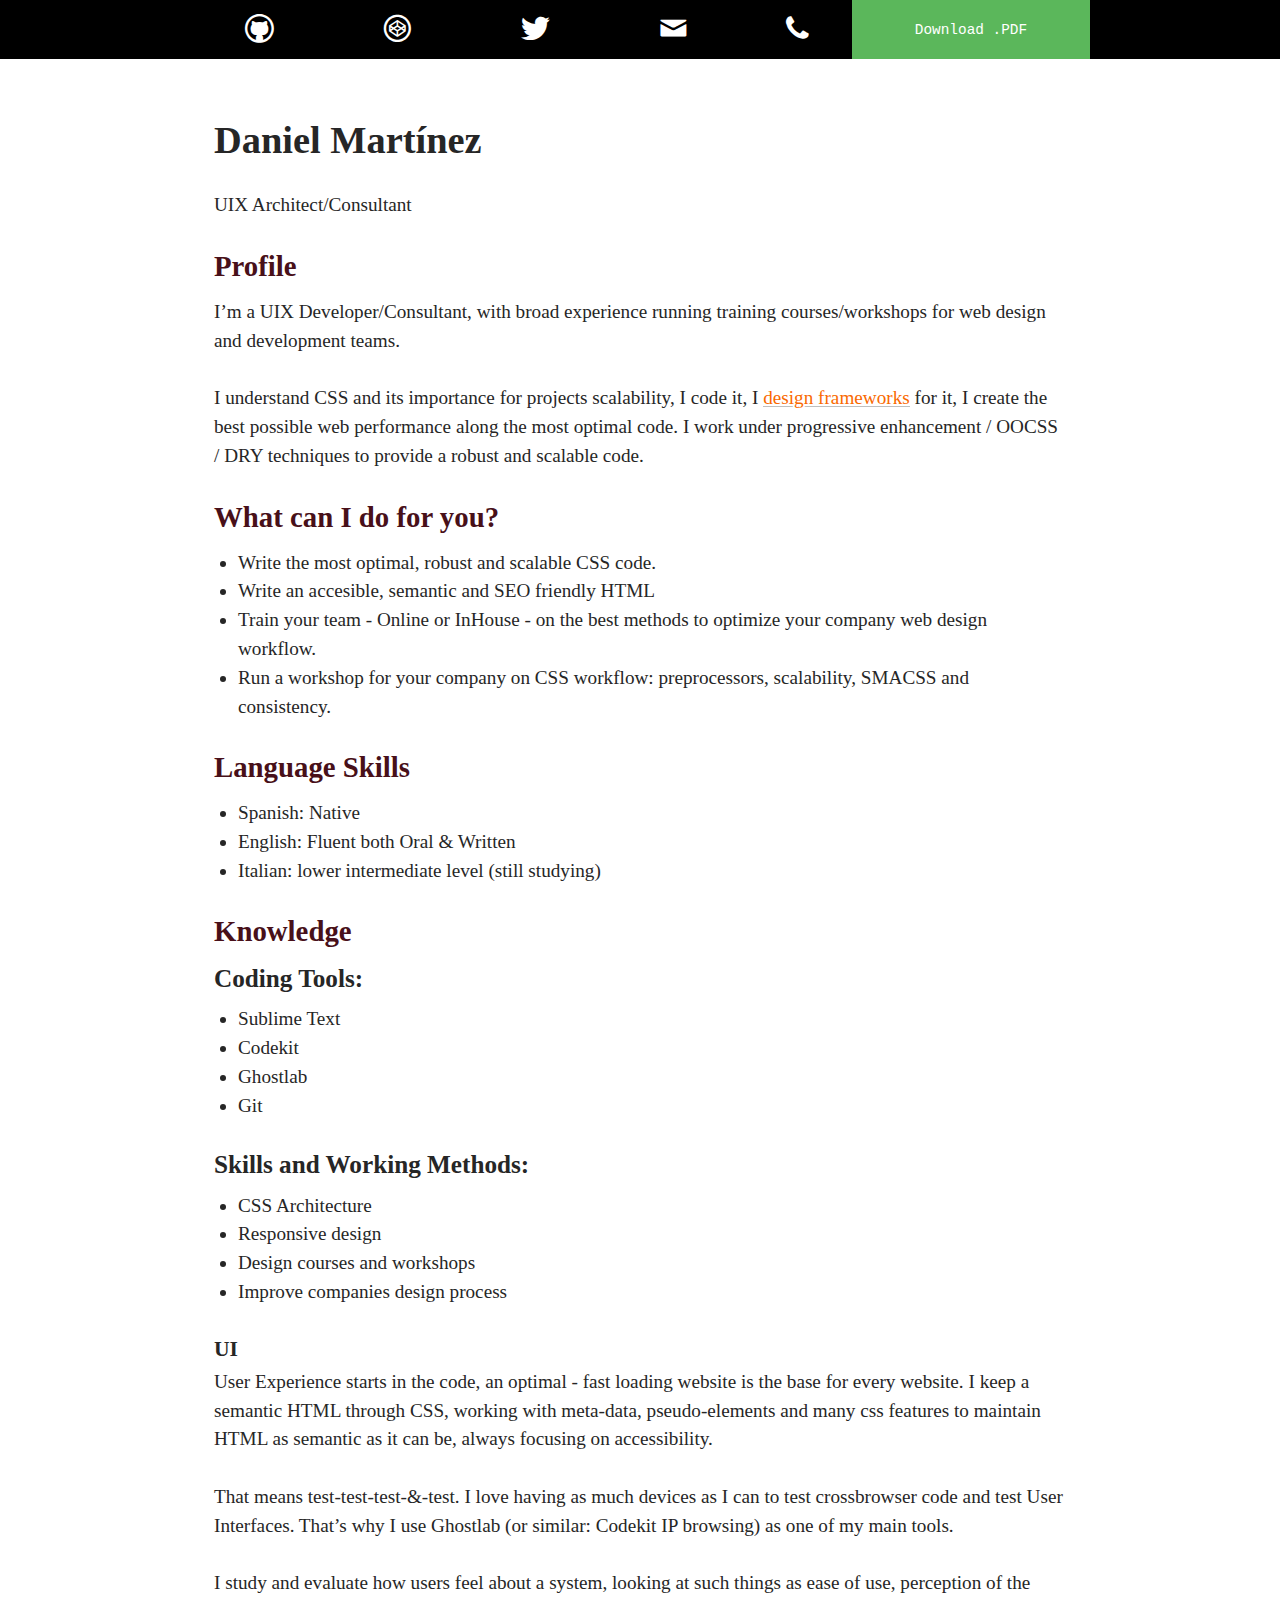
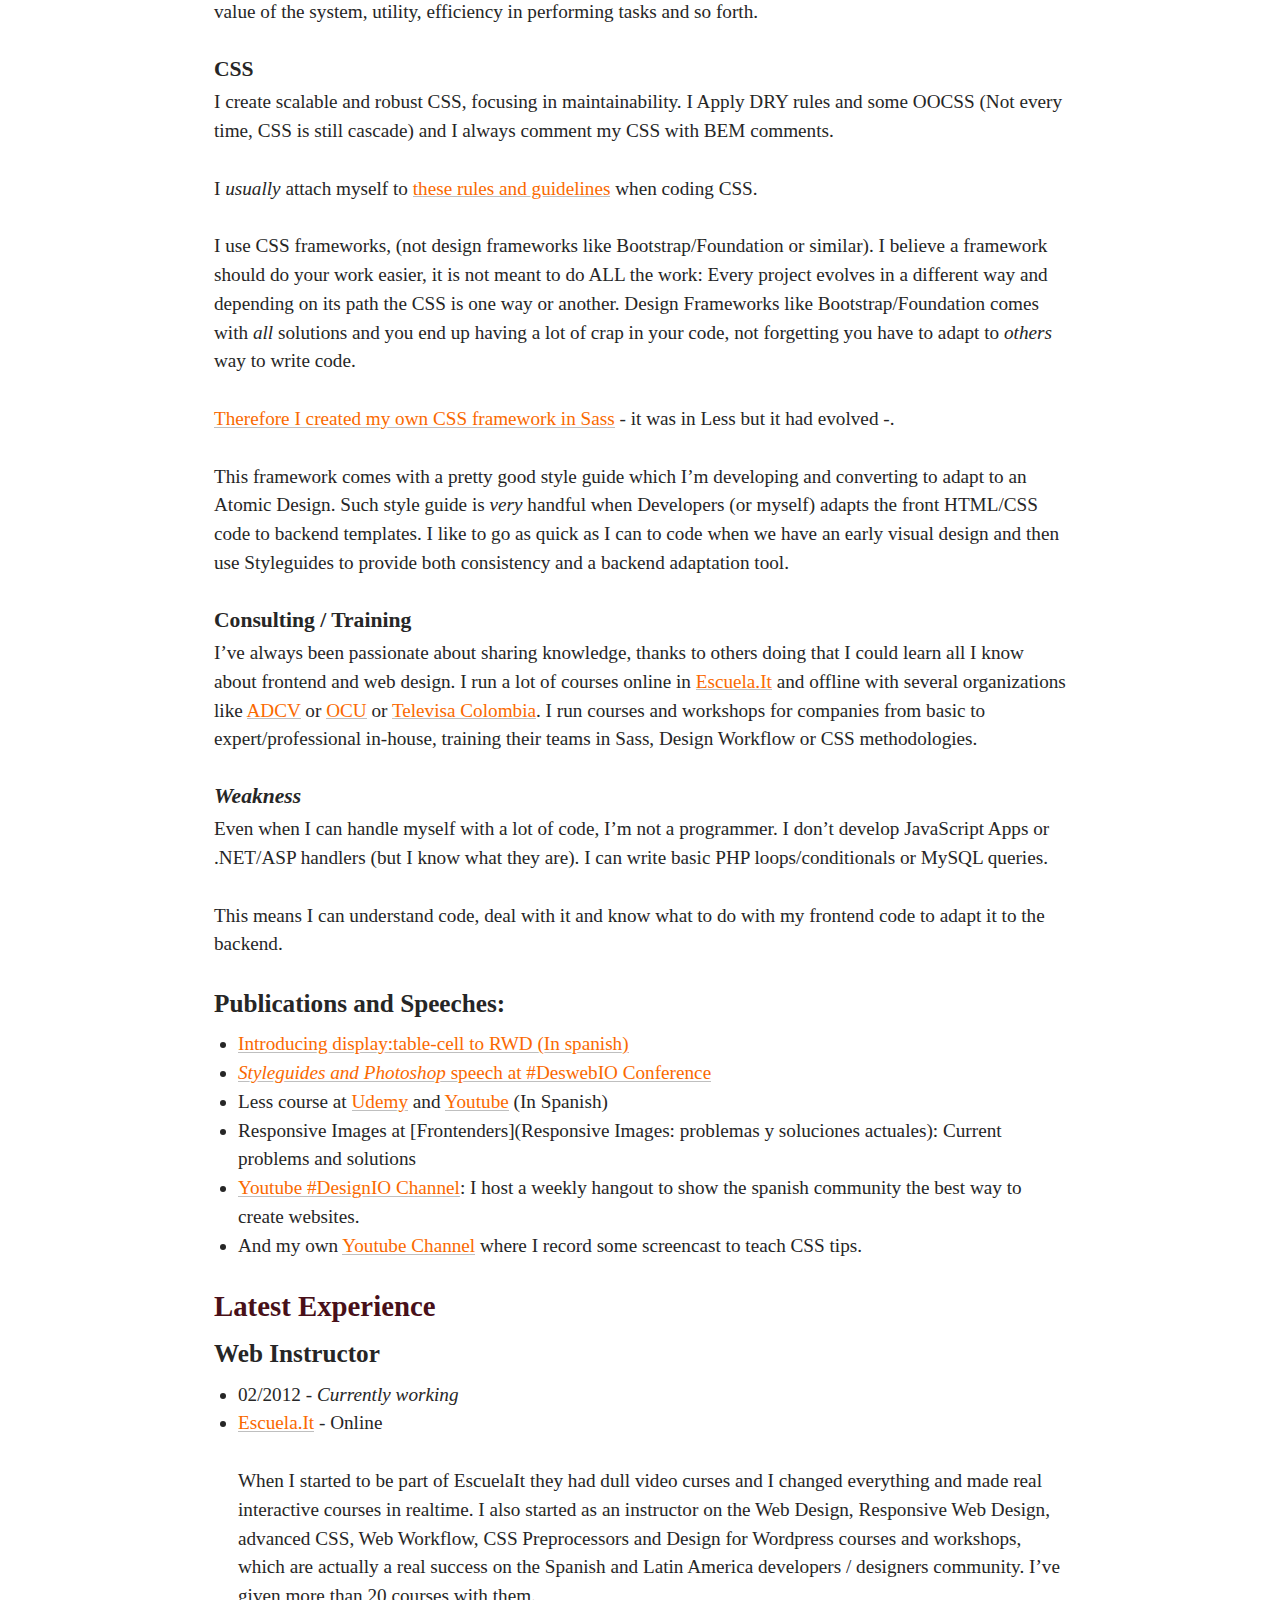
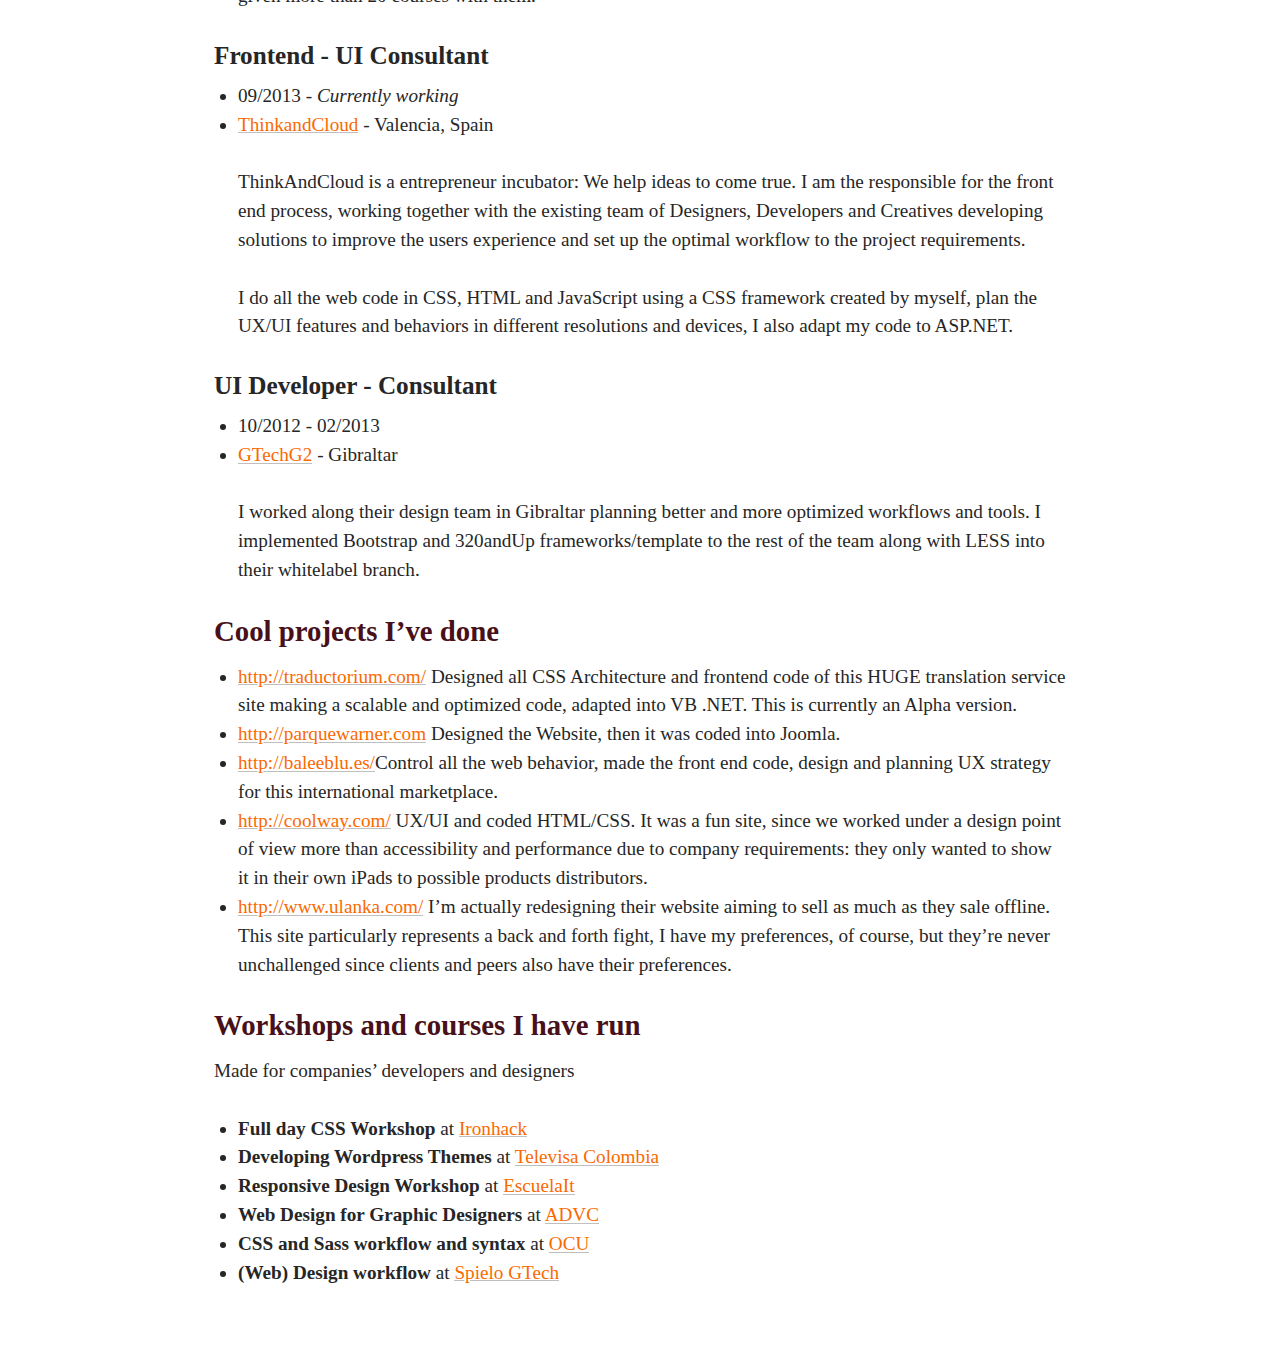
==== commit ae207b52: "Add Ironhack." ====
--- a/index.html
+++ b/index.html
@@ -13,8 +13,7 @@
 <META NAME="robot" CONTENT="index,follow">
 <META NAME="author" CONTENT="Daniel Martínez, @Wakkos">
 <META NAME="revisit-after" CONTENT="10">
-<!-- MetaTags - Online Meta Tag http://www.onlinemetatag.com -->
-<!-- Create your meta tag and increase your website position on search engines! -->
+
 
 <title>Daniel Martínez: UX/UI Consultant</title>
 <link type="text/plain" rel="author" href="humans.txt" />
@@ -239,6 +238,7 @@
 <p>Made for companies’ developers and designers</p>
 
 <ul>
+<li><strong>Full day CSS Workshop</strong> at <a href="http://ironhack.com/">Ironhack</a></li>
 <li><strong>Developing Wordpress Themes</strong> at <a href="http://store.editorialtelevisa.com.co/">Televisa Colombia</a></li>
 <li><strong>Responsive Design Workshop</strong> at <a href="http://escuela.it/cursos/taller-maquetacion-responsive">EscuelaIt</a></li>
 <li><strong>Web Design for Graphic Designers</strong> at <a href="http://adcv.com/">ADVC</a></li>
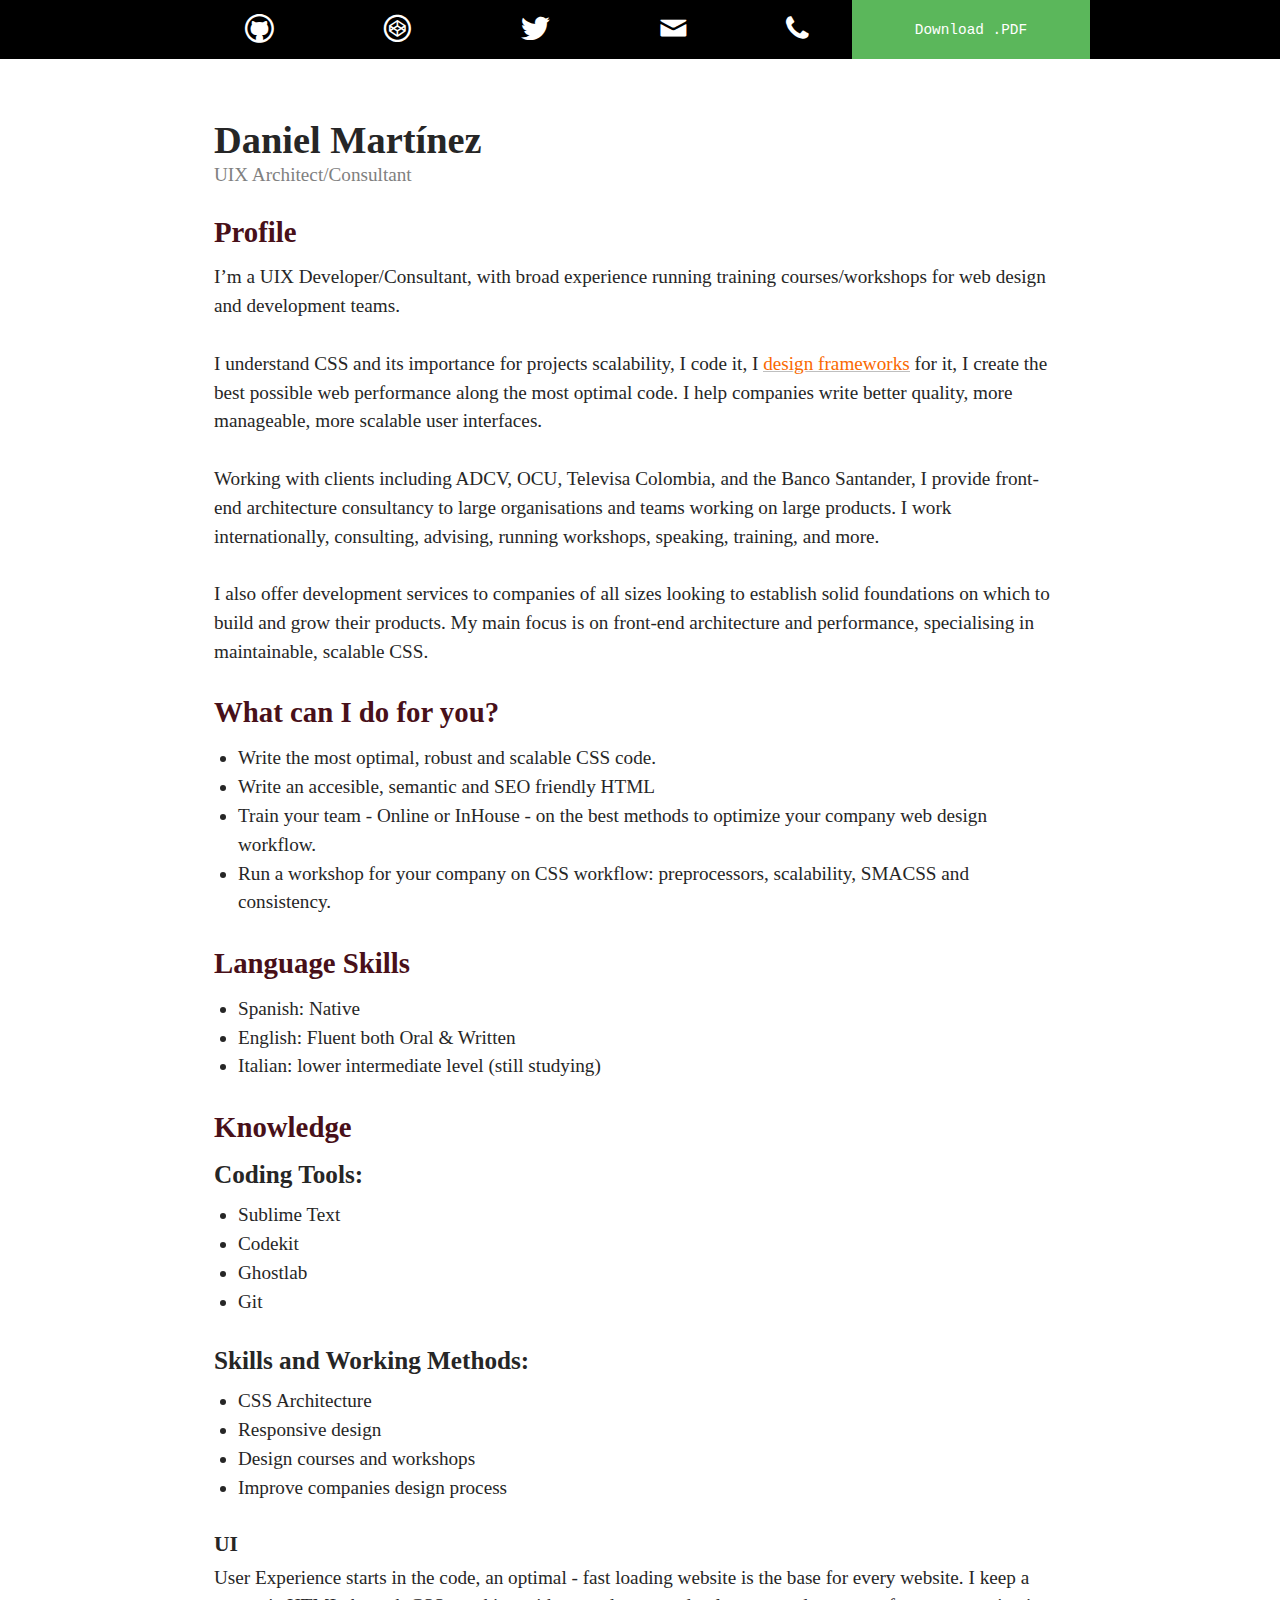
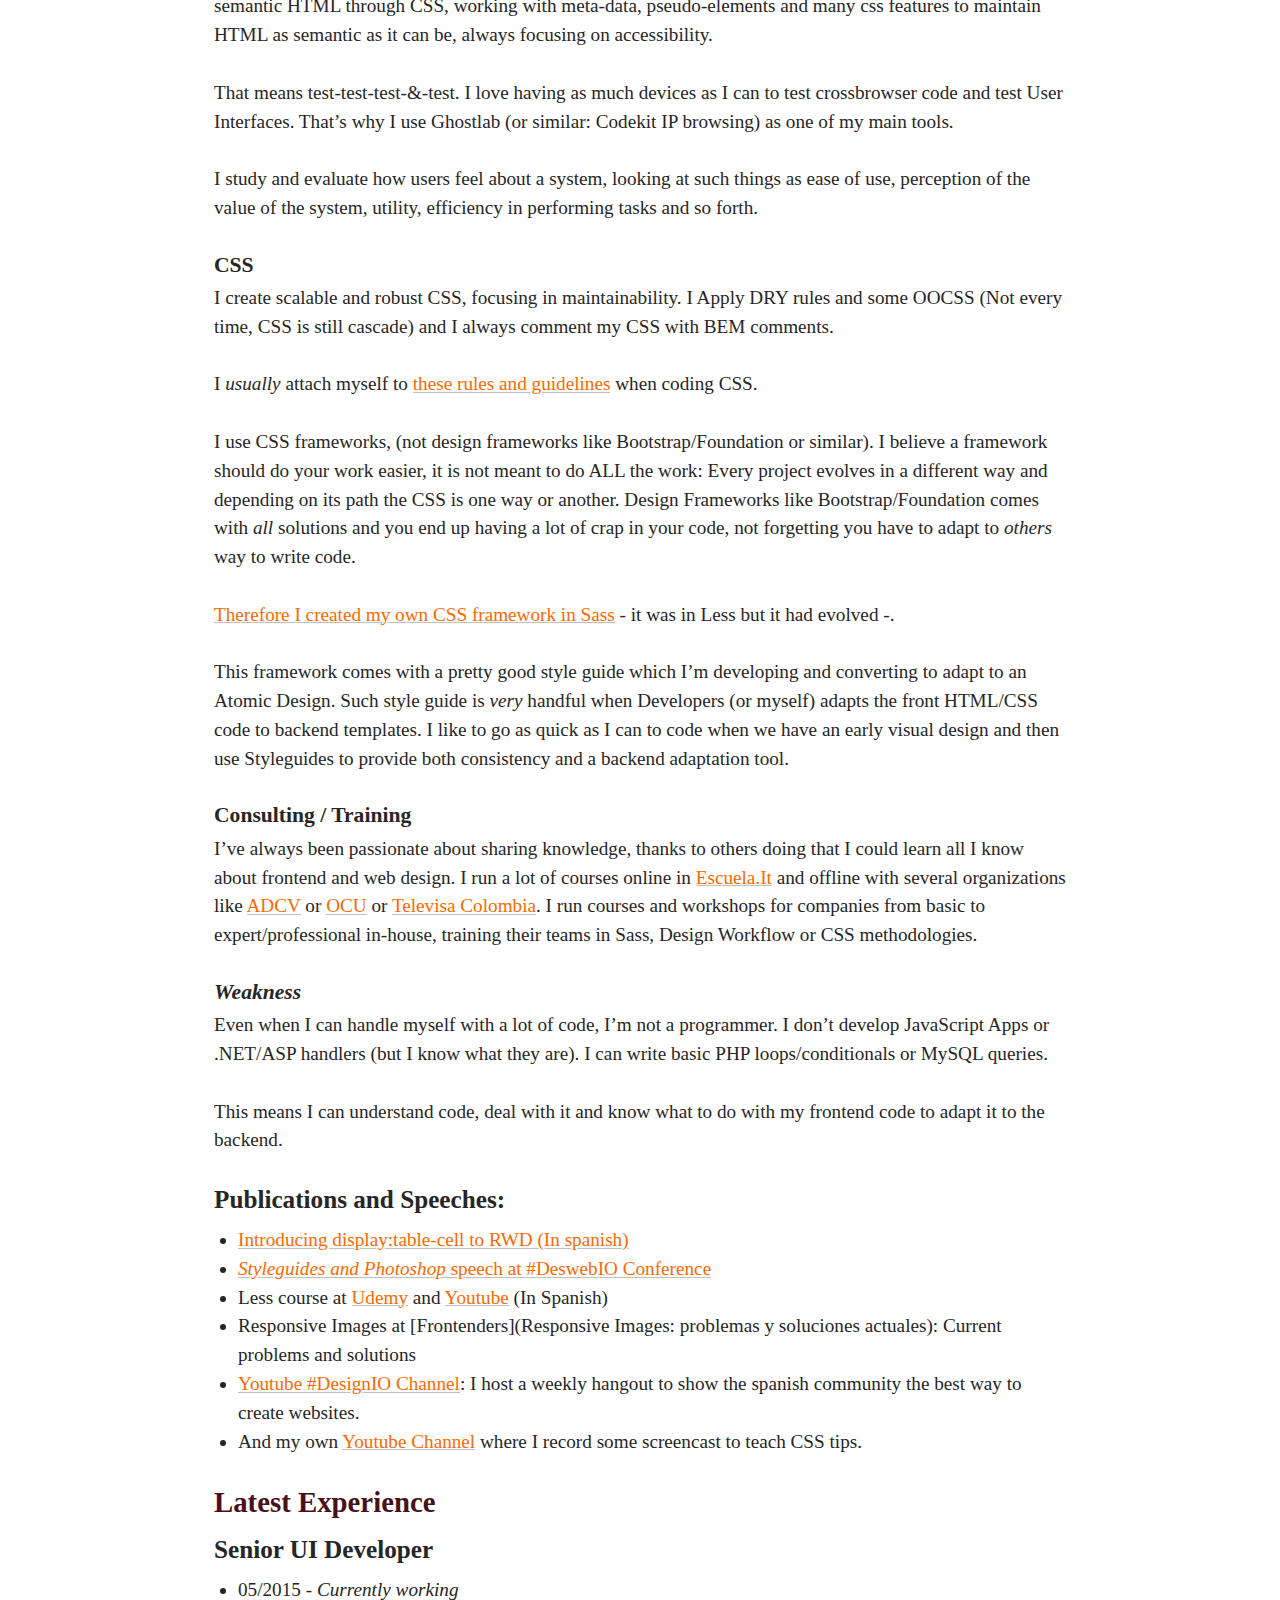
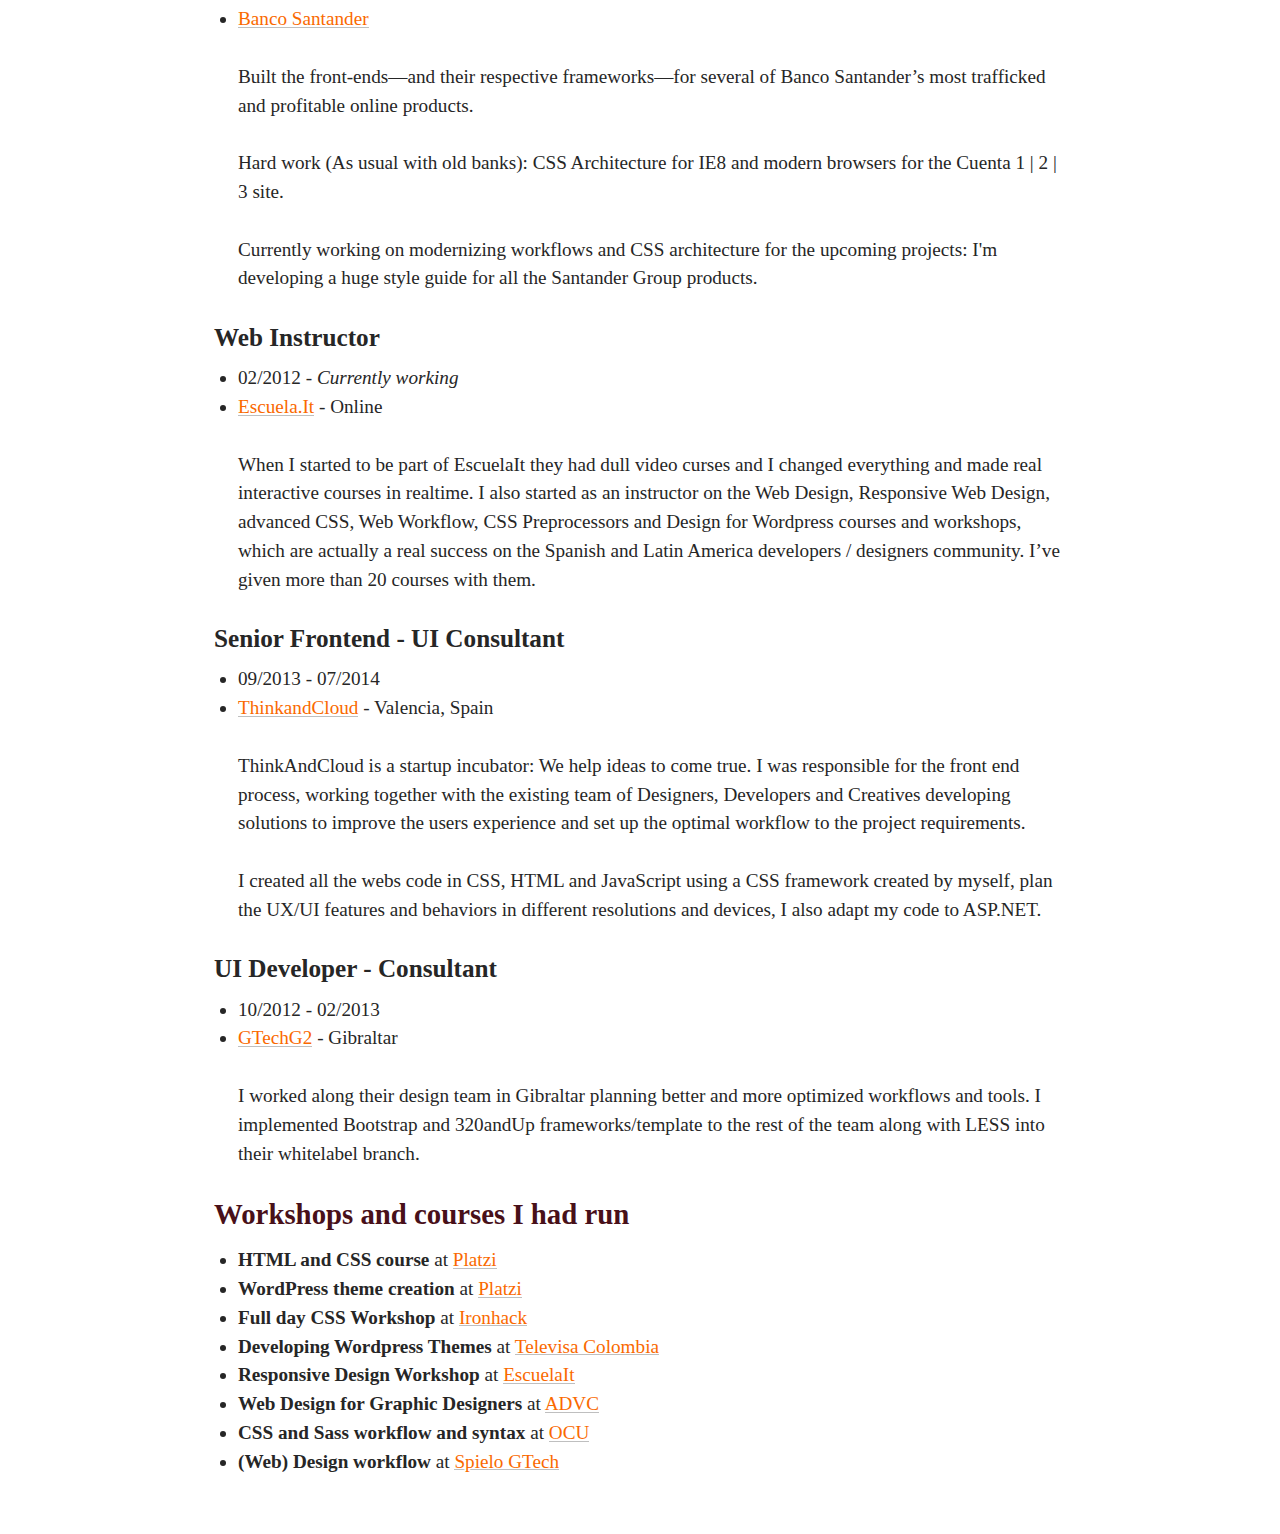
==== commit c33c82c7: "New design!" ====
--- a/index.html
+++ b/index.html
@@ -101,22 +101,21 @@
 </aside>
 
 <main>
-<html><head>
-	<meta charset="UTF-8">
-	<title>long</title>
-	<meta name="generator" content="Writer Pro for Mac 1.1.2 (5923)">
-</head>
+
 <body>
-<h1>Daniel Martínez</h1>
-
-<p>UIX Architect/Consultant</p>
+<h1>Daniel Martínez <small>UIX Architect/Consultant</small></h1>
 
 <h2>Profile</h2>
 
 <p>I’m a UIX Developer/Consultant, with broad experience running training courses/workshops for web design and development teams.</p>
 
-<p>I understand CSS and its importance for projects scalability, I code it, I <a href="https://github.com/Wakkos/Wakkos-CSS-Framework">design frameworks</a> for it, I create the best possible web performance along the most optimal code. I work under progressive enhancement / OOCSS / DRY techniques to provide a robust and scalable code.</p>
-
+<p>I understand CSS and its importance for projects scalability, I code it, I <a href="https://github.com/Wakkos/Wakkos-CSS-Framework">design frameworks</a> for it, I create the best possible web performance along the most optimal code. I help companies write better quality, more manageable, more scalable user interfaces.</p>
+
+<p>
+	Working with clients including ADCV, OCU, Televisa Colombia, and the Banco Santander, I provide front-end architecture consultancy to large organisations and teams working on large products. I work internationally, consulting, advising, running workshops, speaking, training, and more.
+</p>
+<p>I also offer development services to companies of all sizes looking to establish solid foundations on which to build and grow their products. My main focus is on front-end architecture and performance, specialising in maintainable, scalable CSS.
+</p>
 <h2>What can I do for you?</h2>
 
 <ul>
@@ -197,6 +196,20 @@
 
 <h2>Latest Experience</h2>
 
+<h3>Senior UI Developer</h3>
+
+<ul>
+<li>05/2015 - <em>Currently working</em></li>
+<li><p><a href="https://www.bancosantander.es/es/particulares/cuenta123">Banco Santander</a></p>
+<p>Built the front-ends—and their respective frameworks—for several of Banco Santander’s most trafficked and profitable online products.</p>
+
+<p>Hard work (As usual with old banks): CSS Architecture for IE8 and modern browsers for the Cuenta 1 | 2 | 3 site.</p>
+
+<p>Currently working on modernizing workflows and CSS architecture for the upcoming projects: I'm developing a huge style guide for all the Santander Group products.</p>
+</li>
+</ul>
+
+
 <h3>Web Instructor</h3>
 
 <ul>
@@ -205,14 +218,15 @@
 When I started to be part of EscuelaIt they had dull video curses and I changed everything and made real interactive courses in realtime. I also started as an instructor on the Web Design, Responsive Web Design, advanced CSS, Web Workflow, CSS Preprocessors and Design for Wordpress courses and workshops, which are actually a real success on the Spanish and Latin America developers / designers community. I’ve given more than 20 courses with them.</li>
 </ul>
 
-<h3>Frontend - UI Consultant</h3>
-
-<ul>
-<li>09/2013 - <em>Currently working</em></li>
+<h3>Senior Frontend - UI Consultant</h3>
+
+<ul>
+<li>09/2013 - 07/2014</li>
 <li><p><a href="http://www.thinkandcloud.com/">ThinkandCloud</a> - Valencia, Spain</p>
 
-<p>ThinkAndCloud is a entrepreneur incubator: We help ideas to come true. I am the responsible for the front end process, working together with the existing team of Designers, Developers and Creatives developing solutions to improve the users experience and set up the optimal workflow to the project requirements. </p>
-I do all the web code in CSS, HTML and JavaScript using a CSS framework created by myself, plan the UX/UI features and behaviors in different resolutions and devices, I also adapt my code to ASP.NET.</li>
+<p>ThinkAndCloud is a startup incubator: We help ideas to come true. I was responsible for the front end process, working together with the existing team of Designers, Developers and Creatives developing solutions to improve the users experience and set up the optimal workflow to the project requirements.</p>
+<p>I created all the webs code in CSS, HTML and JavaScript using a CSS framework created by myself, plan the UX/UI features and behaviors in different resolutions and devices, I also adapt my code to ASP.NET.</p>
+</li>
 </ul>
 
 <h3>UI Developer - Consultant</h3>
@@ -223,31 +237,18 @@
  I worked along their design team in Gibraltar planning better and more optimized workflows and tools. I implemented Bootstrap and 320andUp frameworks/template to the rest of the team along with LESS into their whitelabel branch.</li>
 </ul>
 
-<h2>Cool projects I’ve done</h2>
-
-<ul>
-<li><a href="http://traductorium.com/">http://traductorium.com/</a> Designed all CSS Architecture and frontend code of this HUGE translation service site making a scalable and optimized code, adapted into VB .NET. This is currently an Alpha version.</li>
-<li><a href="http://parquewarner.com">http://parquewarner.com</a> Designed the Website, then it was coded into Joomla.</li>
-<li><a href="http://baleeblu.es/">http://baleeblu.es/</a>Control all the web behavior, made the front end code, design and planning UX strategy for this international marketplace.</li>
-<li><a href="http://coolway.com/">http://coolway.com/</a> UX/UI and coded HTML/CSS. It was a fun site, since we worked under a design point of view more than accessibility and performance due to company requirements: they only wanted to show it in their own iPads to possible products distributors.</li>
-<li><a href="http://www.ulanka.com/">http://www.ulanka.com/</a> I’m actually redesigning their website aiming to sell as much as they sale offline. This site particularly represents a back and forth fight, I have my preferences, of course, but they’re never unchallenged since clients and peers also have their preferences.</li>
-</ul>
-
-<h2>Workshops and courses I have run</h2>
-
-<p>Made for companies’ developers and designers</p>
-
-<ul>
+<h2>Workshops and courses I had run</h2>
+
+<ul>
+<li><strong>HTML and CSS course</strong> at <a href="https://platzi.com/cursos/html5-css3/">Platzi</a></li>
+<li><strong>WordPress theme creation</strong> at <a href="https://platzi.com/cursos/wordpress/">Platzi</a></li>
 <li><strong>Full day CSS Workshop</strong> at <a href="http://ironhack.com/">Ironhack</a></li>
 <li><strong>Developing Wordpress Themes</strong> at <a href="http://store.editorialtelevisa.com.co/">Televisa Colombia</a></li>
 <li><strong>Responsive Design Workshop</strong> at <a href="http://escuela.it/cursos/taller-maquetacion-responsive">EscuelaIt</a></li>
 <li><strong>Web Design for Graphic Designers</strong> at <a href="http://adcv.com/">ADVC</a></li>
 <li><strong>CSS and Sass workflow and syntax</strong> at <a href="http://www.ocu.org/">OCU</a></li>
 <li><strong>(Web) Design workflow</strong> at <a href="http://www.gtech-interactive.com/home.aspx">Spielo GTech</a></li>
-</ul>
-
-
-</body></html></main>
+</ul></main>
 <script>
   (function(i,s,o,g,r,a,m){i['GoogleAnalyticsObject']=r;i[r]=i[r]||function(){
   (i[r].q=i[r].q||[]).push(arguments)},i[r].l=1*new Date();a=s.createElement(o),
